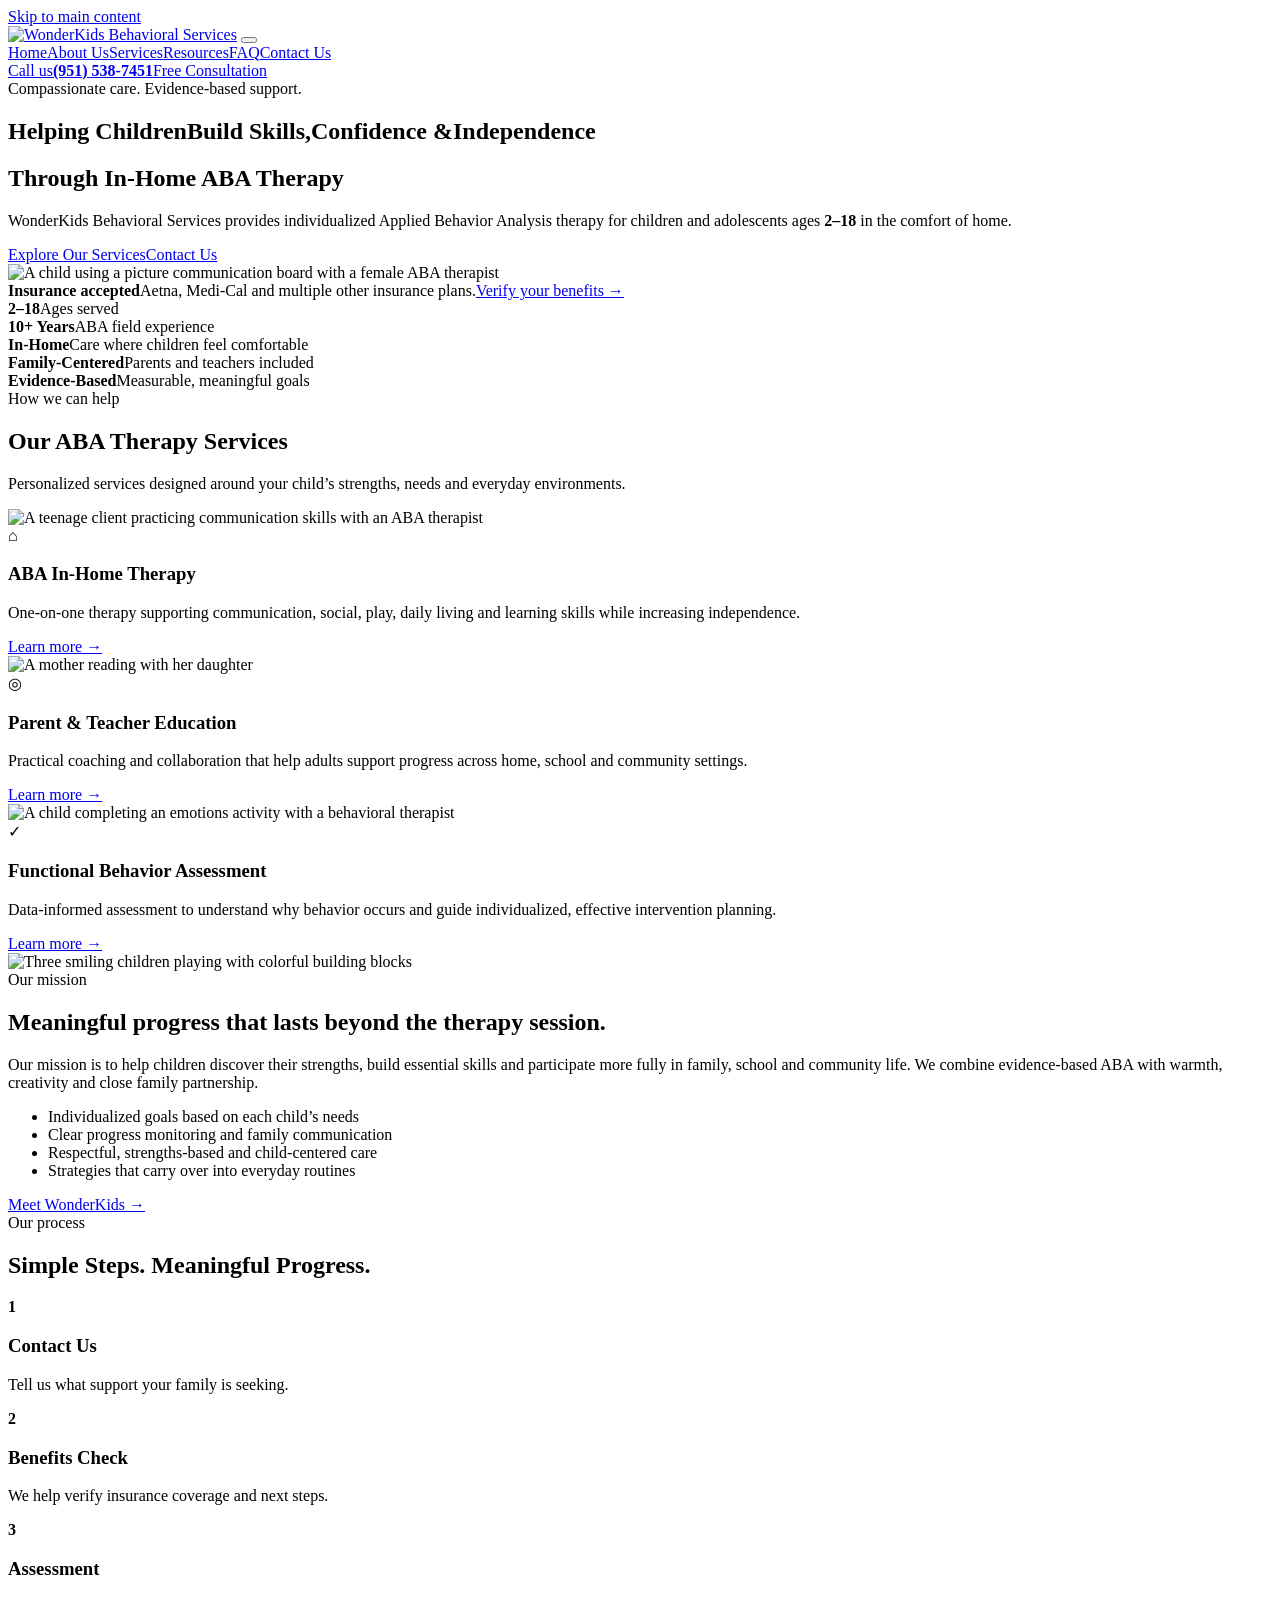
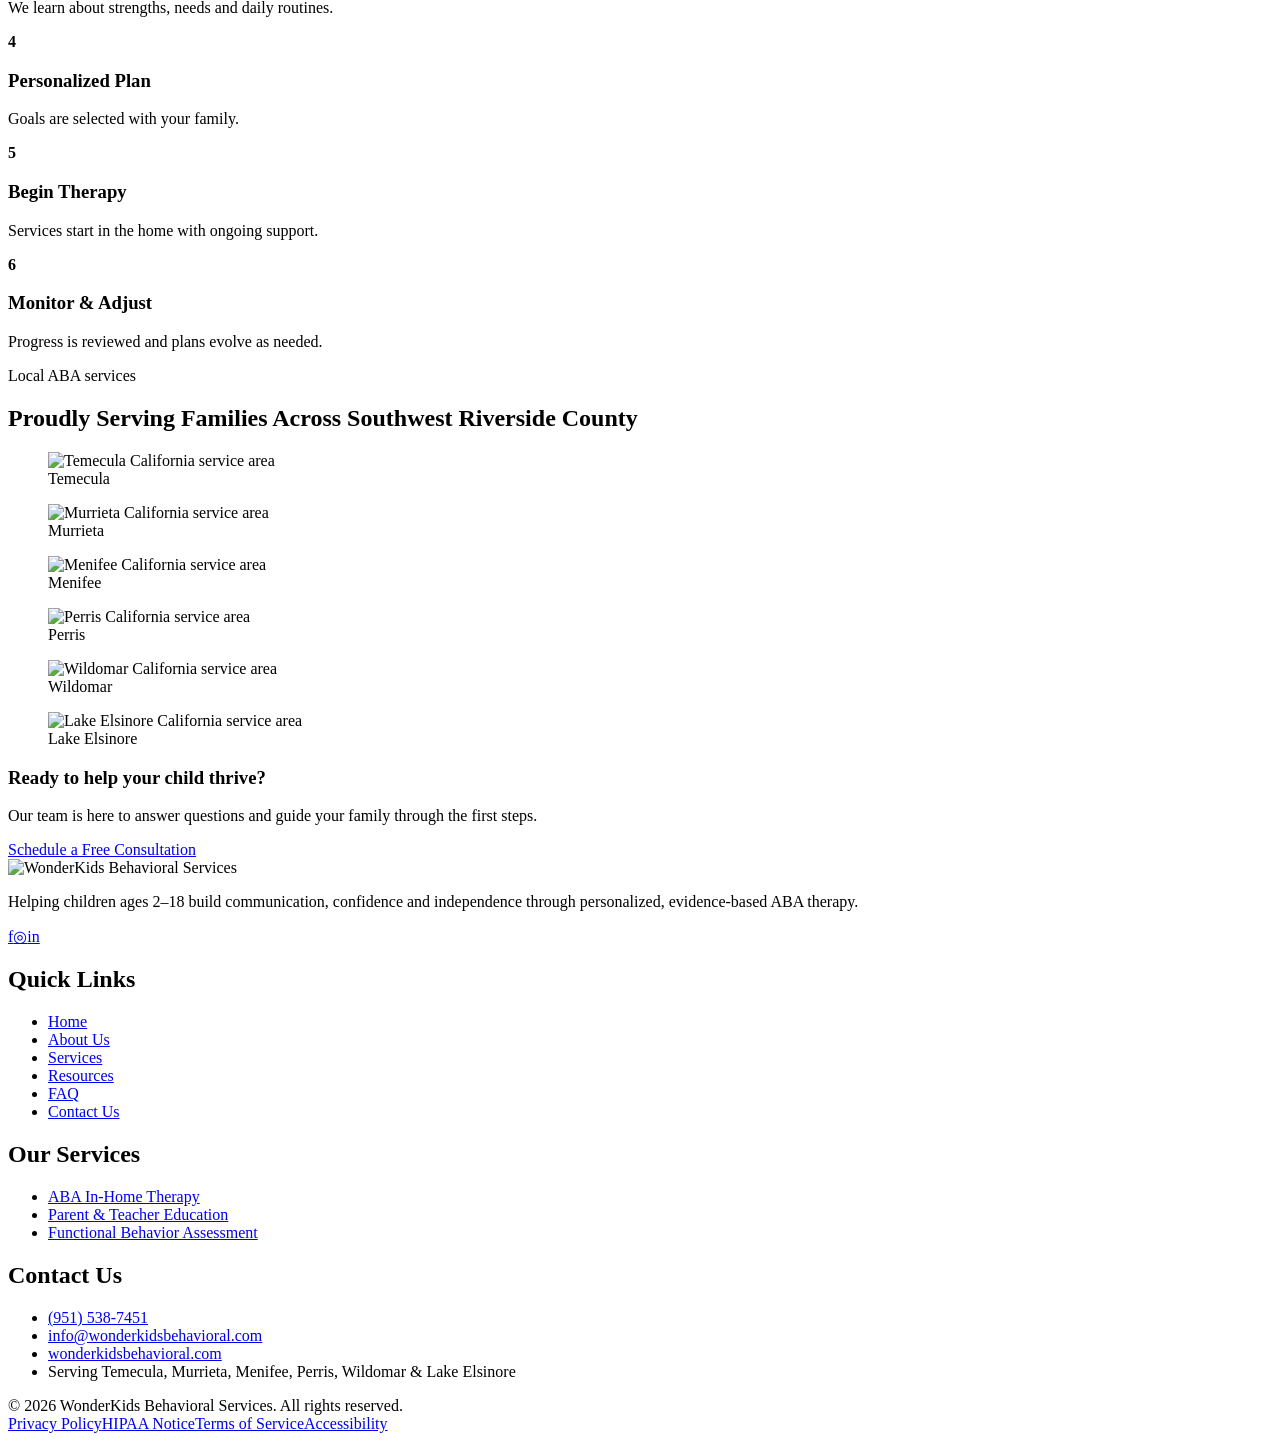
==== index.html @ d4c8bda3 "Add files via upload" ====
<!doctype html>
<html lang="en">
<head>
<meta charset="utf-8">
<meta name="viewport" content="width=device-width,initial-scale=1">
<title>In-Home ABA Therapy in Temecula &amp; Southwest Riverside County | WonderKids</title>
<meta name="description" content="WonderKids Behavioral Services provides in-home ABA therapy, parent and teacher training, and Functional Behavior Assessments for ages 2–18 in Temecula, Murrieta, Menifee, Perris, Wildomar and Lake Elsinore.">
<meta name="robots" content="index,follow,max-image-preview:large">
<link rel="canonical" href="https://wonderkidsbehavioral.com/">
<meta property="og:type" content="website">
<meta property="og:title" content="In-Home ABA Therapy in Temecula &amp; Southwest Riverside County | WonderKids">
<meta property="og:description" content="WonderKids Behavioral Services provides in-home ABA therapy, parent and teacher training, and Functional Behavior Assessments for ages 2–18 in Temecula, Murrieta, Menifee, Perris, Wildomar and Lake Elsinore.">
<meta property="og:url" content="https://wonderkidsbehavioral.com/">
<meta property="og:image" content="https://wonderkidsbehavioral.com/assets/hero-pecs.png?v=20260713-2">
<meta name="twitter:card" content="summary_large_image">
<link rel="icon" href="assets/logo.png?v=20260712">
<link rel="stylesheet" href="assets/style.css">
<script defer src="assets/site.js"></script>
<script type="application/ld+json">{
"@context":"https://schema.org","@type":"MedicalBusiness","name":"WonderKids Behavioral Services","url":"https://wonderkidsbehavioral.com","telephone":"+1-951-538-7451","email":"info@wonderkidsbehavioral.com","image":"https://wonderkidsbehavioral.com/assets/logo.png?v=20260712","description":"In-home Applied Behavior Analysis therapy for children and adolescents ages 2 to 18 in Southwest Riverside County.","areaServed":["Temecula","Murrieta","Menifee","Perris","Wildomar","Lake Elsinore"],"medicalSpecialty":"Behavioral Therapy","priceRange":"Insurance and self-pay options vary"}</script>
</head><body>
<a class="skip-link" href="#main">Skip to main content</a>
<header class="site-header">
  <div class="shell header-inner">
    <a class="brand" href="index.html" aria-label="WonderKids Behavioral Services home"><img src="assets/logo.png?v=20260712" alt="WonderKids Behavioral Services"></a>
    <button class="menu-toggle" aria-expanded="false" aria-controls="main-nav" aria-label="Open navigation"><span></span><span></span><span></span></button>
    <nav id="main-nav" class="main-nav" aria-label="Primary navigation"><a class="nav-link active" href="index.html">Home</a><a class="nav-link " href="about.html">About Us</a><a class="nav-link " href="services.html">Services</a><a class="nav-link " href="resources.html">Resources</a><a class="nav-link " href="faq.html">FAQ</a><a class="nav-link " href="contact.html">Contact Us</a></nav>
    <div class="header-cta"><a class="phone-pill" href="tel:+19515387451"><span>Call us</span><strong>(951) 538-7451</strong></a><a class="btn btn-pink" href="contact.html">Free Consultation</a></div>
  </div>
</header><main id="main">
<section class="hero section-pad">
  <div class="shell hero-grid">
    <div class="hero-copy reveal"><div class="eyebrow">Compassionate care. Evidence-based support.</div><h1 class="color-headline"><span class="headline-blue">Helping Children</span><span class="headline-green">Build Skills,</span><span class="headline-pink">Confidence &amp;</span><span class="headline-orange">Independence</span></h1><h2>Through In-Home ABA Therapy</h2><p>WonderKids Behavioral Services provides individualized Applied Behavior Analysis therapy for children and adolescents ages <strong>2–18</strong> in the comfort of home.</p><div class="button-row"><a class="btn btn-blue" href="services.html">Explore Our Services</a><a class="btn btn-outline" href="contact.html">Contact Us</a></div></div>
    <div class="hero-media reveal"><img src="assets/hero-pecs.png?v=20260713-2" alt="A child using a picture communication board with a female ABA therapist"><div class="insurance-card"><strong>Insurance accepted</strong><span>Aetna, Medi-Cal and multiple other insurance plans.</span><a href="contact.html">Verify your benefits →</a></div></div>
  </div>
  <div class="shell trust-strip"><div><b>2–18</b><span>Ages served</span></div><div><b>10+ Years</b><span>ABA field experience</span></div><div><b>In-Home</b><span>Care where children feel comfortable</span></div><div><b>Family-Centered</b><span>Parents and teachers included</span></div><div><b>Evidence-Based</b><span>Measurable, meaningful goals</span></div></div>
</section>
<section class="section-pad pale"><div class="shell"><div class="section-heading"><span>How we can help</span><h2>Our ABA Therapy Services</h2><p>Personalized services designed around your child’s strengths, needs and everyday environments.</p></div><div class="cards three">
<article class="service-card green reveal"><img src="assets/service-home-teenager.png?v=20260713" alt="A teenage client practicing communication skills with an ABA therapist"><div><span class="icon-badge">⌂</span><h3>ABA In-Home Therapy</h3><p>One-on-one therapy supporting communication, social, play, daily living and learning skills while increasing independence.</p><a href="services.html#in-home">Learn more →</a></div></article>
<article class="service-card blue reveal"><img src="assets/parent-teacher-blonde.png?v=20260713" alt="A mother reading with her daughter"><div><span class="icon-badge">◎</span><h3>Parent &amp; Teacher Education</h3><p>Practical coaching and collaboration that help adults support progress across home, school and community settings.</p><a href="services.html#training">Learn more →</a></div></article>
<article class="service-card purple reveal"><img src="assets/fba-green.png?v=20260713" alt="A child completing an emotions activity with a behavioral therapist"><div><span class="icon-badge">✓</span><h3>Functional Behavior Assessment</h3><p>Data-informed assessment to understand why behavior occurs and guide individualized, effective intervention planning.</p><a href="services.html#fba">Learn more →</a></div></article>
</div></div></section>
<section class="section-pad"><div class="shell split"><div class="photo-card reveal"><img src="assets/mission-smiling-children.png?v=20260713" alt="Three smiling children playing with colorful building blocks"></div><div class="copy-block reveal"><span class="eyebrow">Our mission</span><h2>Meaningful progress that lasts beyond the therapy session.</h2><p>Our mission is to help children discover their strengths, build essential skills and participate more fully in family, school and community life. We combine evidence-based ABA with warmth, creativity and close family partnership.</p><ul class="check-list"><li>Individualized goals based on each child’s needs</li><li>Clear progress monitoring and family communication</li><li>Respectful, strengths-based and child-centered care</li><li>Strategies that carry over into everyday routines</li></ul><a class="text-link" href="about.html">Meet WonderKids →</a></div></div></section>
<section class="section-pad sky"><div class="shell"><div class="section-heading"><span>Our process</span><h2>Simple Steps. Meaningful Progress.</h2></div><div class="process-grid"><div><b>1</b><h3>Contact Us</h3><p>Tell us what support your family is seeking.</p></div><div><b>2</b><h3>Benefits Check</h3><p>We help verify insurance coverage and next steps.</p></div><div><b>3</b><h3>Assessment</h3><p>We learn about strengths, needs and daily routines.</p></div><div><b>4</b><h3>Personalized Plan</h3><p>Goals are selected with your family.</p></div><div><b>5</b><h3>Begin Therapy</h3><p>Services start in the home with ongoing support.</p></div><div><b>6</b><h3>Monitor &amp; Adjust</h3><p>Progress is reviewed and plans evolve as needed.</p></div></div></div></section>
<section class="section-pad"><div class="shell local-grid"><div><span class="eyebrow">Local ABA services</span><h2>Proudly Serving Families Across Southwest Riverside County</h2><div class="city-photo-grid">
<figure><img src="assets/temecula.jpg" alt="Temecula California service area"><figcaption>Temecula</figcaption></figure>
<figure><img src="assets/murrieta.jpg" alt="Murrieta California service area"><figcaption>Murrieta</figcaption></figure>
<figure><img src="assets/menifee.jpg" alt="Menifee California service area"><figcaption>Menifee</figcaption></figure>
<figure><img src="assets/perris.jpg" alt="Perris California service area"><figcaption>Perris</figcaption></figure>
<figure><img src="assets/wildomar.jpg" alt="Wildomar California service area"><figcaption>Wildomar</figcaption></figure>
<figure><img src="assets/lake-elsinore.jpg" alt="Lake Elsinore California service area"><figcaption>Lake Elsinore</figcaption></figure>
</div></div><div class="cta-card"><h3>Ready to help your child thrive?</h3><p>Our team is here to answer questions and guide your family through the first steps.</p><a class="btn btn-pink" href="contact.html">Schedule a Free Consultation</a></div></div></section>
</main><footer class="site-footer">
<div class="footer-wave" aria-hidden="true"></div>
<div class="shell footer-grid">
  <div class="footer-brand"><img src="assets/logo.png?v=20260712" alt="WonderKids Behavioral Services"><p>Helping children ages 2–18 build communication, confidence and independence through personalized, evidence-based ABA therapy.</p><div class="socials"><a href="#" aria-label="Facebook">f</a><a href="#" aria-label="Instagram">◎</a><a href="#" aria-label="LinkedIn">in</a></div></div>
  <div><h2>Quick Links</h2><ul><li><a href="index.html">Home</a></li><li><a href="about.html">About Us</a></li><li><a href="services.html">Services</a></li><li><a href="resources.html">Resources</a></li><li><a href="faq.html">FAQ</a></li><li><a href="contact.html">Contact Us</a></li></ul></div>
  <div><h2>Our Services</h2><ul><li><a href="services.html#in-home">ABA In-Home Therapy</a></li><li><a href="services.html#training">Parent &amp; Teacher Education</a></li><li><a href="services.html#fba">Functional Behavior Assessment</a></li></ul></div>
  <div><h2>Contact Us</h2><ul class="contact-list"><li><a href="tel:+19515387451">(951) 538-7451</a></li><li><a href="mailto:info@wonderkidsbehavioral.com">info@wonderkidsbehavioral.com</a></li><li><a href="https://wonderkidsbehavioral.com">wonderkidsbehavioral.com</a></li><li>Serving Temecula, Murrieta, Menifee, Perris, Wildomar &amp; Lake Elsinore</li></ul></div>
</div>
<div class="footer-bottom"><div class="shell"><span>© 2026 WonderKids Behavioral Services. All rights reserved.</span><div><a href="privacy.html">Privacy Policy</a><a href="hipaa.html">HIPAA Notice</a><a href="terms.html">Terms of Service</a><a href="accessibility.html">Accessibility</a></div></div></div>
</footer>
</body></html>
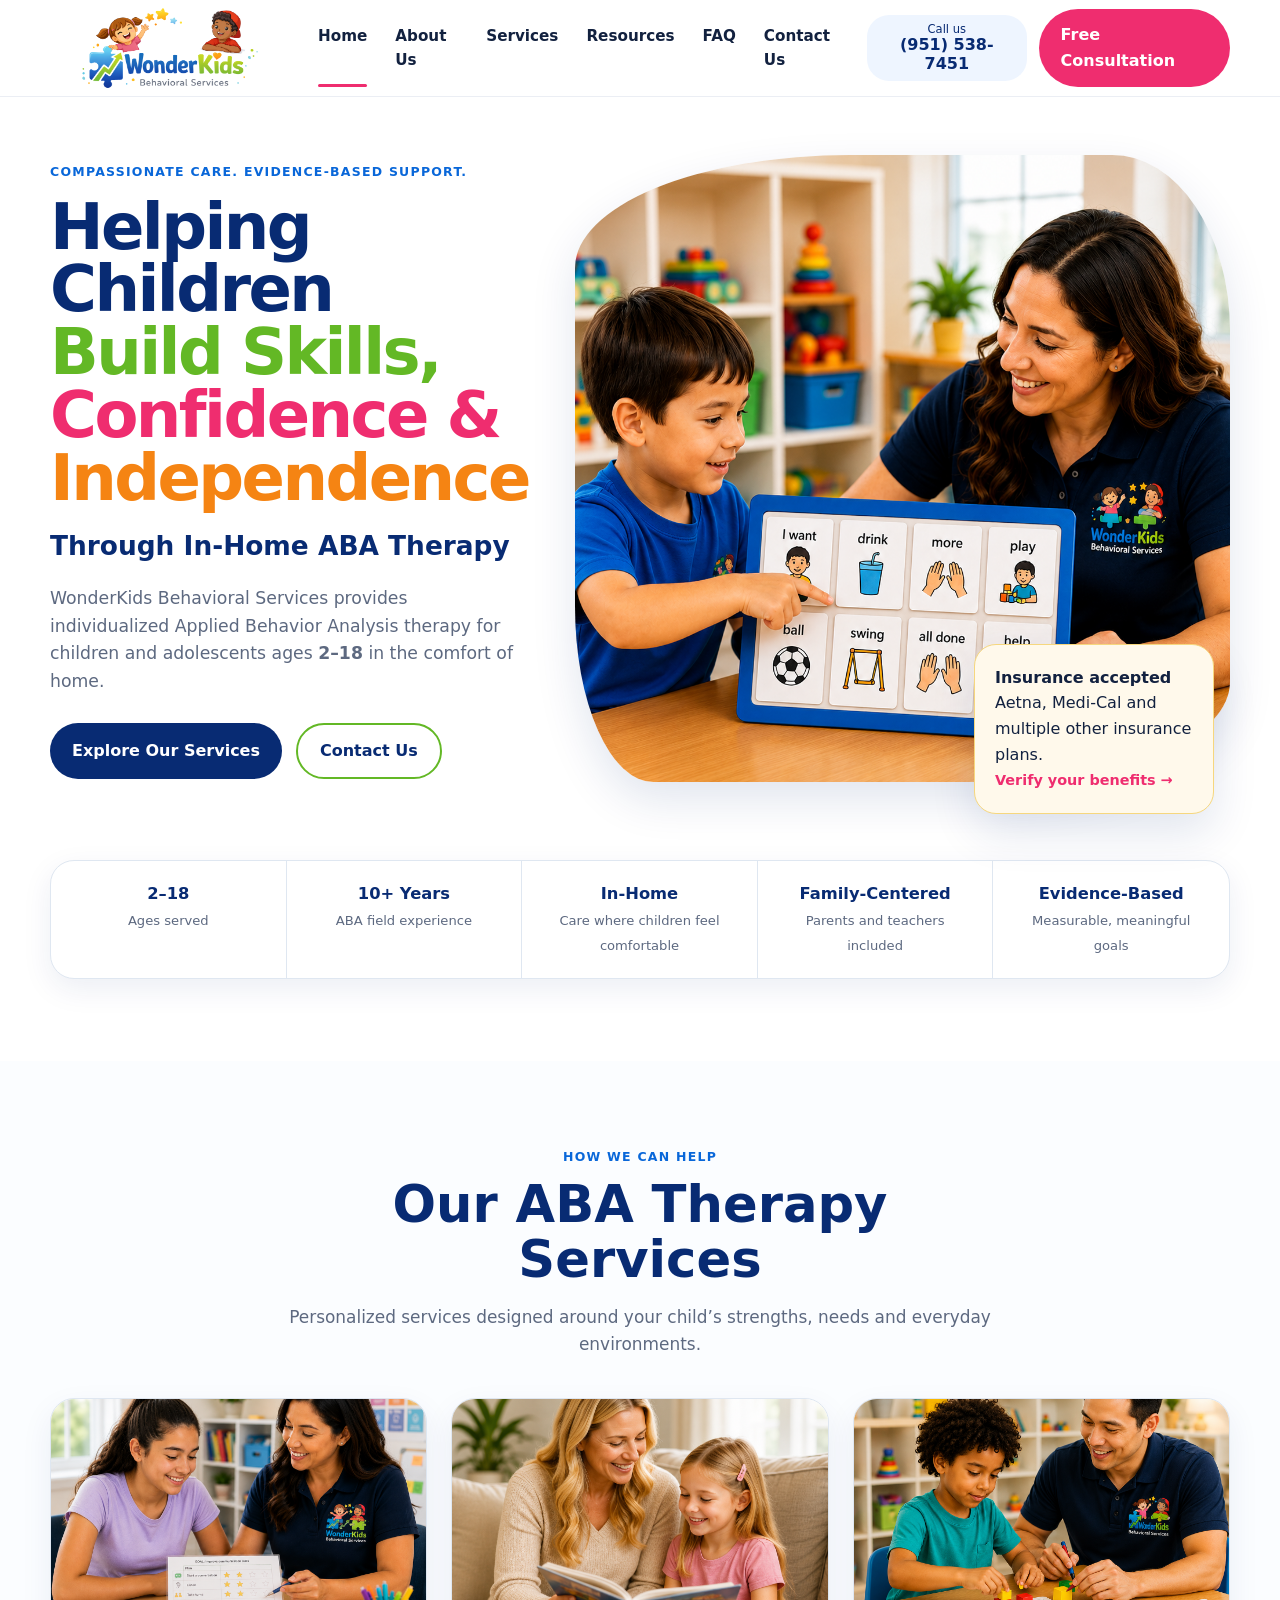
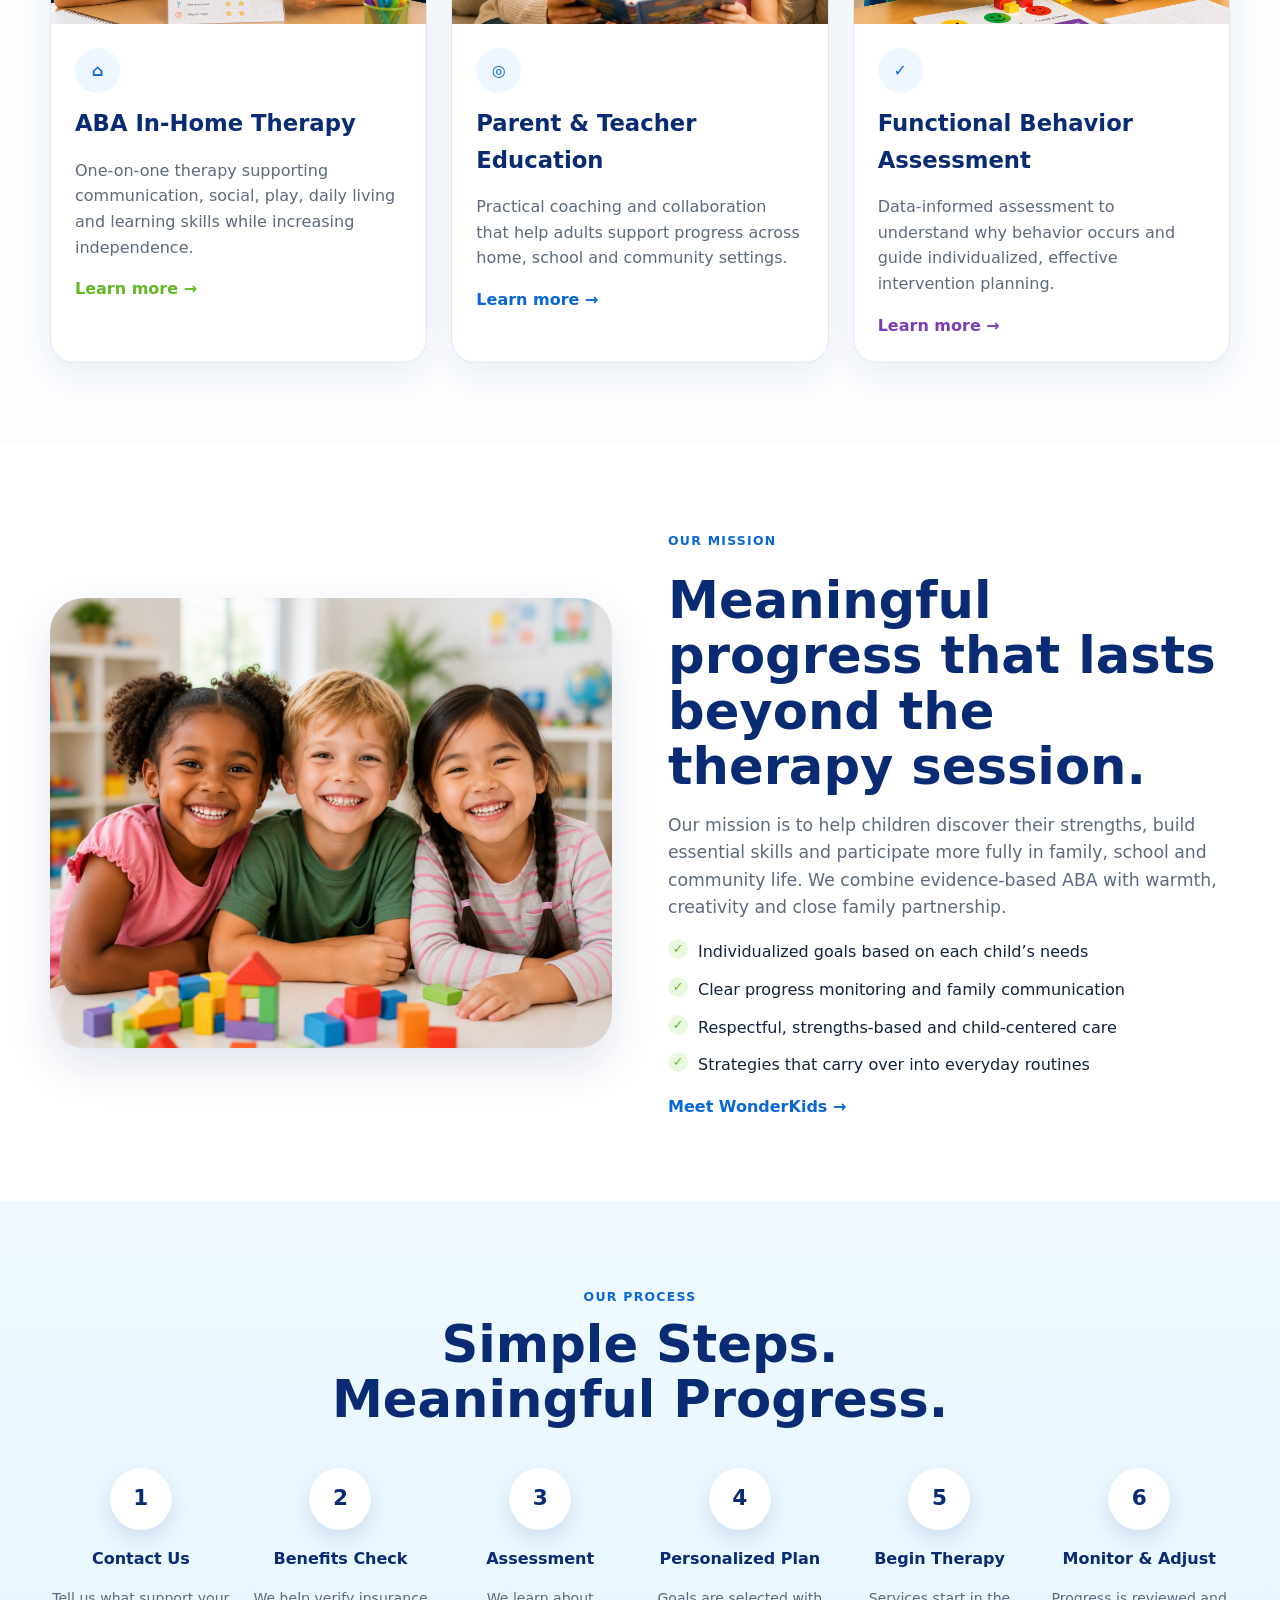
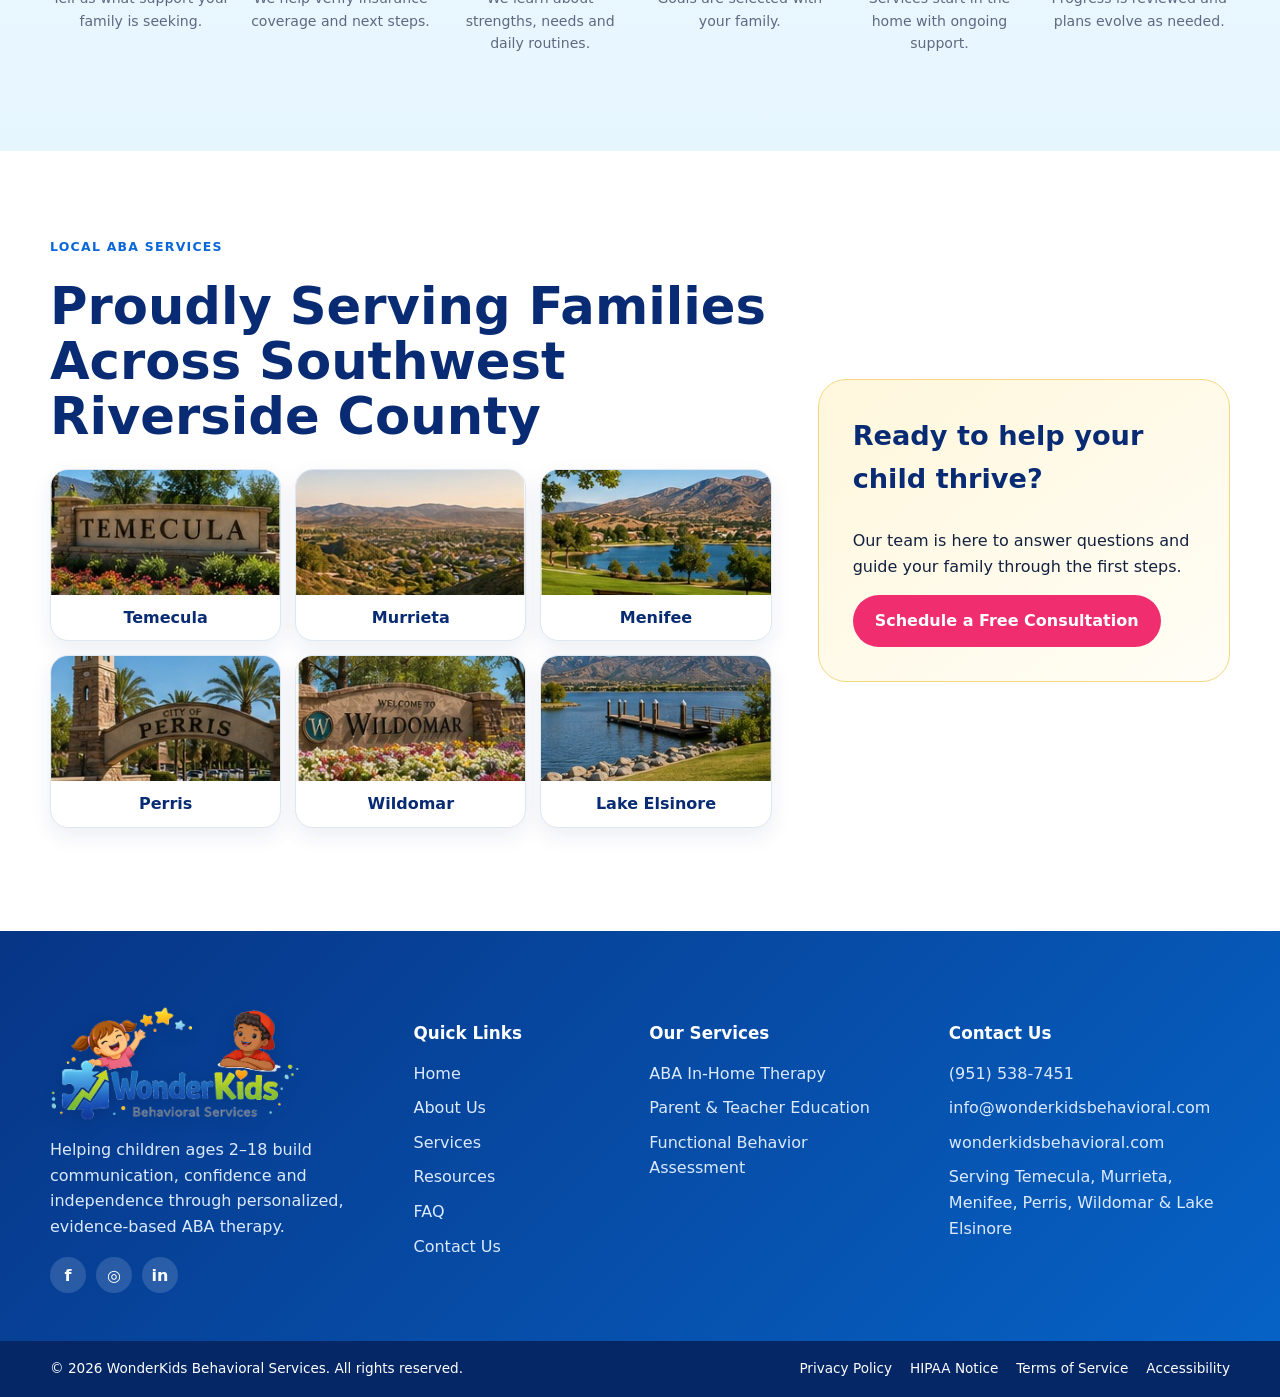
==== commit 12c500a5: "Update index.html" ====
--- a/index.html
+++ b/index.html
@@ -11,7 +11,7 @@
 <meta property="og:title" content="In-Home ABA Therapy in Temecula &amp; Southwest Riverside County | WonderKids">
 <meta property="og:description" content="WonderKids Behavioral Services provides in-home ABA therapy, parent and teacher training, and Functional Behavior Assessments for ages 2–18 in Temecula, Murrieta, Menifee, Perris, Wildomar and Lake Elsinore.">
 <meta property="og:url" content="https://wonderkidsbehavioral.com/">
-<meta property="og:image" content="https://wonderkidsbehavioral.com/assets/hero-pecs.png?v=20260713-2">
+<meta property="og:image" content="https://wonderkidsbehavioral.com/assets/blonde34.png?v=20260713-2">
 <meta name="twitter:card" content="summary_large_image">
 <link rel="icon" href="assets/logo.png?v=20260712">
 <link rel="stylesheet" href="assets/style.css">
@@ -31,16 +31,16 @@
 <section class="hero section-pad">
   <div class="shell hero-grid">
     <div class="hero-copy reveal"><div class="eyebrow">Compassionate care. Evidence-based support.</div><h1 class="color-headline"><span class="headline-blue">Helping Children</span><span class="headline-green">Build Skills,</span><span class="headline-pink">Confidence &amp;</span><span class="headline-orange">Independence</span></h1><h2>Through In-Home ABA Therapy</h2><p>WonderKids Behavioral Services provides individualized Applied Behavior Analysis therapy for children and adolescents ages <strong>2–18</strong> in the comfort of home.</p><div class="button-row"><a class="btn btn-blue" href="services.html">Explore Our Services</a><a class="btn btn-outline" href="contact.html">Contact Us</a></div></div>
-    <div class="hero-media reveal"><img src="assets/hero-pecs.png?v=20260713-2" alt="A child using a picture communication board with a female ABA therapist"><div class="insurance-card"><strong>Insurance accepted</strong><span>Aetna, Medi-Cal and multiple other insurance plans.</span><a href="contact.html">Verify your benefits →</a></div></div>
+    <div class="hero-media reveal"><img src="assets/blonde34.png?v=20260713-2" alt="A child using a picture communication board with a female ABA therapist"><div class="insurance-card"><strong>Insurance accepted</strong><span>Aetna, Medi-Cal and multiple other insurance plans.</span><a href="contact.html">Verify your benefits →</a></div></div>
   </div>
   <div class="shell trust-strip"><div><b>2–18</b><span>Ages served</span></div><div><b>10+ Years</b><span>ABA field experience</span></div><div><b>In-Home</b><span>Care where children feel comfortable</span></div><div><b>Family-Centered</b><span>Parents and teachers included</span></div><div><b>Evidence-Based</b><span>Measurable, meaningful goals</span></div></div>
 </section>
 <section class="section-pad pale"><div class="shell"><div class="section-heading"><span>How we can help</span><h2>Our ABA Therapy Services</h2><p>Personalized services designed around your child’s strengths, needs and everyday environments.</p></div><div class="cards three">
-<article class="service-card green reveal"><img src="assets/service-home-teenager.png?v=20260713" alt="A teenage client practicing communication skills with an ABA therapist"><div><span class="icon-badge">⌂</span><h3>ABA In-Home Therapy</h3><p>One-on-one therapy supporting communication, social, play, daily living and learning skills while increasing independence.</p><a href="services.html#in-home">Learn more →</a></div></article>
-<article class="service-card blue reveal"><img src="assets/parent-teacher-blonde.png?v=20260713" alt="A mother reading with her daughter"><div><span class="icon-badge">◎</span><h3>Parent &amp; Teacher Education</h3><p>Practical coaching and collaboration that help adults support progress across home, school and community settings.</p><a href="services.html#training">Learn more →</a></div></article>
-<article class="service-card purple reveal"><img src="assets/fba-green.png?v=20260713" alt="A child completing an emotions activity with a behavioral therapist"><div><span class="icon-badge">✓</span><h3>Functional Behavior Assessment</h3><p>Data-informed assessment to understand why behavior occurs and guide individualized, effective intervention planning.</p><a href="services.html#fba">Learn more →</a></div></article>
+<article class="service-card green reveal"><img src="assets/teenager.png?v=20260713" alt="A teenage client practicing communication skills with an ABA therapist"><div><span class="icon-badge">⌂</span><h3>ABA In-Home Therapy</h3><p>One-on-one therapy supporting communication, social, play, daily living and learning skills while increasing independence.</p><a href="services.html#in-home">Learn more →</a></div></article>
+<article class="service-card blue reveal"><img src="assets/blonde.png?v=20260713" alt="A mother reading with her daughter"><div><span class="icon-badge">◎</span><h3>Parent &amp; Teacher Education</h3><p>Practical coaching and collaboration that help adults support progress across home, school and community settings.</p><a href="services.html#training">Learn more →</a></div></article>
+<article class="service-card purple reveal"><img src="assets/green.png?v=20260713" alt="A child completing an emotions activity with a behavioral therapist"><div><span class="icon-badge">✓</span><h3>Functional Behavior Assessment</h3><p>Data-informed assessment to understand why behavior occurs and guide individualized, effective intervention planning.</p><a href="services.html#fba">Learn more →</a></div></article>
 </div></div></section>
-<section class="section-pad"><div class="shell split"><div class="photo-card reveal"><img src="assets/mission-smiling-children.png?v=20260713" alt="Three smiling children playing with colorful building blocks"></div><div class="copy-block reveal"><span class="eyebrow">Our mission</span><h2>Meaningful progress that lasts beyond the therapy session.</h2><p>Our mission is to help children discover their strengths, build essential skills and participate more fully in family, school and community life. We combine evidence-based ABA with warmth, creativity and close family partnership.</p><ul class="check-list"><li>Individualized goals based on each child’s needs</li><li>Clear progress monitoring and family communication</li><li>Respectful, strengths-based and child-centered care</li><li>Strategies that carry over into everyday routines</li></ul><a class="text-link" href="about.html">Meet WonderKids →</a></div></div></section>
+<section class="section-pad"><div class="shell split"><div class="photo-card reveal"><img src="assets/smiling.png?v=20260713" alt="Three smiling children playing with colorful building blocks"></div><div class="copy-block reveal"><span class="eyebrow">Our mission</span><h2>Meaningful progress that lasts beyond the therapy session.</h2><p>Our mission is to help children discover their strengths, build essential skills and participate more fully in family, school and community life. We combine evidence-based ABA with warmth, creativity and close family partnership.</p><ul class="check-list"><li>Individualized goals based on each child’s needs</li><li>Clear progress monitoring and family communication</li><li>Respectful, strengths-based and child-centered care</li><li>Strategies that carry over into everyday routines</li></ul><a class="text-link" href="about.html">Meet WonderKids →</a></div></div></section>
 <section class="section-pad sky"><div class="shell"><div class="section-heading"><span>Our process</span><h2>Simple Steps. Meaningful Progress.</h2></div><div class="process-grid"><div><b>1</b><h3>Contact Us</h3><p>Tell us what support your family is seeking.</p></div><div><b>2</b><h3>Benefits Check</h3><p>We help verify insurance coverage and next steps.</p></div><div><b>3</b><h3>Assessment</h3><p>We learn about strengths, needs and daily routines.</p></div><div><b>4</b><h3>Personalized Plan</h3><p>Goals are selected with your family.</p></div><div><b>5</b><h3>Begin Therapy</h3><p>Services start in the home with ongoing support.</p></div><div><b>6</b><h3>Monitor &amp; Adjust</h3><p>Progress is reviewed and plans evolve as needed.</p></div></div></div></section>
 <section class="section-pad"><div class="shell local-grid"><div><span class="eyebrow">Local ABA services</span><h2>Proudly Serving Families Across Southwest Riverside County</h2><div class="city-photo-grid">
 <figure><img src="assets/temecula.jpg" alt="Temecula California service area"><figcaption>Temecula</figcaption></figure>
--- a/assets/style.css
+++ b/assets/style.css
@@ -0,0 +1,4 @@
+
+:root{--navy:#082b73;--blue:#0967d9;--sky:#eaf7ff;--pink:#ef2d6f;--green:#63b825;--orange:#f58413;--purple:#7a3db9;--ink:#12213f;--muted:#5d6980;--line:#dfe7f1;--white:#fff;--radius:28px;--shadow:0 18px 45px rgba(8,43,115,.12)}*{box-sizing:border-box}html{scroll-behavior:smooth}body{margin:0;font-family:Inter,ui-sans-serif,system-ui,-apple-system,BlinkMacSystemFont,"Segoe UI",sans-serif;color:var(--ink);background:white;line-height:1.6}img{max-width:100%;display:block}a{color:inherit}.shell{width:min(1180px,calc(100% - 40px));margin:auto}.skip-link{position:absolute;left:-9999px}.skip-link:focus{left:16px;top:16px;z-index:1000;background:white;padding:12px 16px;border-radius:10px}.site-header{position:sticky;top:0;z-index:50;background:rgba(255,255,255,.95);backdrop-filter:blur(14px);border-bottom:1px solid rgba(8,43,115,.08)}.header-inner{height:96px;display:flex;align-items:center;gap:28px}.brand img{width:255px;max-height:82px;object-fit:contain;display:block}.main-nav{display:flex;gap:28px;margin-left:auto}.nav-link{text-decoration:none;font-weight:800;font-size:.95rem;position:relative;padding:35px 0}.nav-link:after{content:"";position:absolute;left:0;right:100%;bottom:20px;height:3px;background:var(--pink);border-radius:99px;transition:.2s}.nav-link:hover:after,.nav-link.active:after{right:0}.header-cta{display:flex;align-items:center;gap:12px}.phone-pill{background:#eef5ff;padding:8px 16px;border-radius:22px;text-decoration:none;text-align:center;color:var(--navy);line-height:1.15}.phone-pill span{display:block;font-size:.72rem}.btn{display:inline-flex;align-items:center;justify-content:center;padding:13px 22px;border-radius:999px;text-decoration:none;font-weight:900;border:0;cursor:pointer;transition:.2s transform,.2s box-shadow}.btn:hover{transform:translateY(-2px);box-shadow:0 10px 24px rgba(8,43,115,.16)}.btn-blue{background:var(--navy);color:white}.btn-pink{background:var(--pink);color:white}.btn-outline{border:2px solid var(--green);color:var(--navy);background:white}.menu-toggle{display:none;background:none;border:0}.menu-toggle span{display:block;width:28px;height:3px;background:var(--navy);margin:5px;border-radius:10px}.section-pad{padding:82px 0}.pale{background:#fbfdff}.sky{background:linear-gradient(180deg,#eff9ff,#e6f6ff)}.hero{overflow:hidden;padding-top:58px}.hero-grid{display:grid;grid-template-columns:.88fr 1.35fr;gap:46px;align-items:center}.eyebrow{display:inline-block;color:var(--blue);font-weight:900;text-transform:uppercase;letter-spacing:.1em;font-size:.78rem;margin-bottom:14px}.hero h1,.page-hero h1{font-size:clamp(2.8rem,5vw,5.25rem);line-height:.98;margin:0 0 16px;color:var(--navy);letter-spacing:-.04em}.color-headline span{display:block;background:none!important;-webkit-background-clip:initial!important}.headline-blue{color:var(--navy)!important}.headline-green{color:var(--green)!important}.headline-pink{color:var(--pink)!important}.headline-orange{color:var(--orange)!important}.hero h2{font-size:1.65rem;margin:0 0 14px;color:var(--navy)}.hero-copy p,.page-hero p,.copy-block p{font-size:1.08rem;color:var(--muted)}.button-row{display:flex;gap:14px;margin-top:28px;flex-wrap:wrap}.hero-media{position:relative}.hero-media>img{border-radius:42% 18% 34% 12% / 18% 28% 16% 28%;box-shadow:var(--shadow);width:100%}.insurance-card{position:absolute;right:16px;bottom:-32px;width:240px;padding:20px;background:#fff9eb;border:1px solid #f6d77e;border-radius:22px;box-shadow:var(--shadow)}.insurance-card strong,.insurance-card span{display:block}.insurance-card a{color:var(--pink);font-weight:800;text-decoration:none;font-size:.9rem}.trust-strip{margin-top:78px;display:grid;grid-template-columns:repeat(5,1fr);border:1px solid var(--line);border-radius:24px;background:white;box-shadow:0 10px 30px rgba(8,43,115,.08);overflow:hidden}.trust-strip div{padding:20px;text-align:center;border-right:1px solid var(--line)}.trust-strip div:last-child{border-right:0}.trust-strip b{display:block;color:var(--navy);font-size:1.02rem}.trust-strip span{font-size:.82rem;color:var(--muted)}.section-heading{text-align:center;max-width:720px;margin:0 auto 40px}.section-heading span{color:var(--blue);font-weight:900;text-transform:uppercase;font-size:.78rem;letter-spacing:.1em}.section-heading h2,.copy-block h2,.local-grid h2,.service-detail h2{font-size:clamp(2.1rem,4vw,3.5rem);line-height:1.08;color:var(--navy);margin:8px 0 14px}.section-heading p{color:var(--muted);font-size:1.06rem}.cards{display:grid;gap:24px}.cards.three{grid-template-columns:repeat(3,1fr)}.cards.four{grid-template-columns:repeat(4,1fr)}.service-card{background:white;border:1px solid var(--line);border-radius:24px;overflow:hidden;box-shadow:0 12px 32px rgba(8,43,115,.07)}.service-card>img{width:100%;height:225px;object-fit:cover}.service-card>div{padding:24px}.service-card h3{font-size:1.42rem;color:var(--navy);margin:0 0 10px}.service-card p{color:var(--muted)}.service-card a{font-weight:900;text-decoration:none}.green a{color:var(--green)}.blue a{color:var(--blue)}.purple a{color:var(--purple)}.icon-badge{display:inline-grid;place-items:center;width:45px;height:45px;border-radius:50%;background:#eef6ff;color:var(--blue);font-weight:900;margin-bottom:12px}.split{display:grid;grid-template-columns:1fr 1fr;gap:56px;align-items:center}.photo-card img{border-radius:34px;box-shadow:var(--shadow);width:100%;min-height:360px;object-fit:cover}.check-list{padding:0;list-style:none}.check-list li{position:relative;padding-left:30px;margin:12px 0}.check-list li:before{content:"✓";position:absolute;left:0;top:0;width:20px;height:20px;border-radius:50%;background:#e9f8df;color:var(--green);display:grid;place-items:center;font-weight:900;font-size:.8rem}.text-link{font-weight:900;color:var(--blue);text-decoration:none}.process-grid{display:grid;grid-template-columns:repeat(6,1fr);gap:18px}.process-grid>div{text-align:center}.process-grid b{display:grid;place-items:center;margin:0 auto 14px;width:62px;height:62px;border-radius:50%;background:white;color:var(--navy);font-size:1.35rem;box-shadow:0 8px 20px rgba(8,43,115,.12)}.process-grid h3{font-size:1rem;color:var(--navy)}.process-grid p{font-size:.88rem;color:var(--muted)}.local-grid{display:grid;grid-template-columns:1.4fr .8fr;gap:46px;align-items:center}.city-chips{display:flex;flex-wrap:wrap;gap:10px;margin-top:20px}.city-chips span{background:#eff7ff;border:1px solid #d6e9ff;color:var(--navy);padding:10px 15px;border-radius:999px;font-weight:800}.cta-card{background:linear-gradient(145deg,#fff7dc,#fffdf6);border:1px solid #f5d781;padding:34px;border-radius:28px}.cta-card h3{font-size:1.7rem;color:var(--navy);margin-top:0}.page-hero{background:linear-gradient(180deg,#f5fbff,#fff);padding:58px 0}.page-hero-grid{display:grid;grid-template-columns:1fr 1fr;gap:50px;align-items:center}.page-hero-grid img{border-radius:36px;max-height:360px;width:100%;object-fit:cover}.page-hero h1{font-size:clamp(2.8rem,5vw,4.7rem)}.stats-panel{display:grid;grid-template-columns:1fr 1fr;gap:16px}.stats-panel div{background:#f4f9ff;border:1px solid #dbeaff;padding:28px;border-radius:22px}.stats-panel b{display:block;font-size:2.2rem;color:var(--blue)}.stats-panel span{color:var(--muted)}.mini-card{padding:28px;border-radius:22px;background:white;border:1px solid var(--line);box-shadow:0 10px 28px rgba(8,43,115,.06)}.mini-card h3{color:var(--navy);font-size:1.3rem}.mini-card p{color:var(--muted)}.service-detail{display:grid;grid-template-columns:.92fr 1.08fr;gap:56px;align-items:center}.service-detail.reverse img{order:2}.service-detail img{border-radius:30px;box-shadow:var(--shadow);width:100%;max-height:460px;object-fit:cover}.service-detail h3{color:var(--navy)}.faq-layout{display:grid;grid-template-columns:320px 1fr;gap:36px;align-items:start}.question-card{position:sticky;top:125px;background:linear-gradient(160deg,#f5edff,#fff);border:1px solid #e9dcff;border-radius:28px;padding:28px}.question-card h2{color:var(--navy);font-size:1.8rem}.question-card>a:not(.btn){display:block;margin:10px 0;color:var(--purple);font-weight:800;word-break:break-word}.question-card .btn{margin-top:18px}.faq-list{display:grid;gap:12px}.faq-item{border:1px solid var(--line);border-radius:18px;background:white;overflow:hidden}.faq-item summary{padding:20px 24px;font-weight:900;color:var(--navy);cursor:pointer;list-style:none;position:relative}.faq-item summary:after{content:"+";position:absolute;right:22px;font-size:1.3rem;color:var(--blue)}.faq-item[open] summary:after{content:"–"}.faq-item div{padding:0 24px 22px;color:var(--muted)}.resource-grid{display:grid;grid-template-columns:repeat(3,1fr);gap:24px}.resource-grid article{padding:30px;border:1px solid var(--line);border-radius:24px;background:white;box-shadow:0 10px 28px rgba(8,43,115,.06)}.resource-grid span{color:var(--pink);font-weight:900;text-transform:uppercase;font-size:.75rem;letter-spacing:.08em}.resource-grid h2{color:var(--navy);font-size:1.4rem}.resource-grid p{color:var(--muted)}.resource-grid a{font-weight:900;color:var(--blue);text-decoration:none}.contact-grid{display:grid;grid-template-columns:1fr 1fr;gap:46px;align-items:start}.contact-cards{display:grid;grid-template-columns:1fr 1fr;gap:16px}.contact-cards article,.insurance-box{padding:24px;border-radius:22px;background:#f7fbff;border:1px solid #deecf8}.contact-cards h2,.insurance-box h2{color:var(--navy);font-size:1.25rem}.contact-cards a{color:var(--blue);font-weight:900;word-break:break-word}.insurance-box{margin-top:16px;background:#fff8e6;border-color:#f5db98}.contact-form{padding:34px;border-radius:28px;background:white;border:1px solid var(--line);box-shadow:var(--shadow)}.contact-form h2{font-size:2rem;color:var(--navy);margin-top:0}.contact-form label{display:block;font-weight:800;color:var(--navy);margin:14px 0}.contact-form input,.contact-form select,.contact-form textarea{width:100%;margin-top:7px;border:1px solid #cfd9e8;border-radius:12px;padding:13px 14px;font:inherit;background:white}.contact-form input:focus,.contact-form select:focus,.contact-form textarea:focus{outline:3px solid #cce7ff;border-color:var(--blue)}.hidden{display:none}.legal-hero{background:linear-gradient(180deg,#eef8ff,#fff);padding:70px 0 34px}.legal-hero h1{font-size:clamp(2.4rem,5vw,4rem);color:var(--navy);margin:0}.legal-copy{max-width:900px}.legal-copy h2{color:var(--navy);margin-top:34px}.legal-copy a{color:var(--blue)}.legal-copy .notice{background:#fff6d8;border:1px solid #efd076;padding:20px;border-radius:18px}.sitemap-grid{display:grid;grid-template-columns:repeat(3,1fr);gap:28px}.sitemap-grid>div{padding:28px;border:1px solid var(--line);border-radius:22px}.sitemap-grid h2{color:var(--navy)}.sitemap-grid li{margin:10px 0}.site-footer{position:relative;background:linear-gradient(135deg,#073586,#0664c8);color:white;margin-top:20px}.footer-wave{position:absolute;top:-44px;left:0;width:100%;height:45px;background:white;clip-path:path("M0,20 C150,55 300,-5 450,20 C600,45 750,-5 900,20 C1050,50 1200,0 1440,18 L1440,60 L0,60 Z");}.footer-grid{display:grid;grid-template-columns:1.25fr .75fr 1fr 1.1fr;gap:44px;padding:76px 0 48px}.footer-brand img{width:250px;filter:drop-shadow(0 4px 8px rgba(0,0,0,.15));background:transparent;border-radius:0;padding:0}.footer-brand p{color:#dbeaff}.site-footer h2{font-size:1.05rem}.site-footer ul{list-style:none;padding:0;margin:0}.site-footer li{margin:9px 0;color:#dbeaff}.site-footer a{text-decoration:none}.socials{display:flex;gap:10px;margin-top:18px}.socials a{display:grid;place-items:center;width:36px;height:36px;border-radius:50%;background:rgba(255,255,255,.14);font-weight:900}.footer-bottom{background:#052766}.footer-bottom .shell{display:flex;justify-content:space-between;gap:20px;padding:17px 0;font-size:.85rem}.footer-bottom a{margin-left:18px}.reveal{opacity:0;transform:translateY(16px);transition:.6s ease}.reveal.visible{opacity:1;transform:none}@media(max-width:1050px){.header-cta{display:none}.main-nav{gap:18px}.hero-grid,.page-hero-grid{grid-template-columns:1fr}.hero-media{margin-top:10px}.trust-strip{grid-template-columns:repeat(3,1fr)}.cards.three,.resource-grid{grid-template-columns:repeat(2,1fr)}.cards.four{grid-template-columns:repeat(2,1fr)}.process-grid{grid-template-columns:repeat(3,1fr)}.footer-grid{grid-template-columns:1fr 1fr}.service-detail{grid-template-columns:1fr}.service-detail.reverse img{order:0}}@media(max-width:760px){.shell{width:min(100% - 28px,1180px)}.header-inner{height:80px}.brand img{width:205px}.menu-toggle{display:block;margin-left:auto}.main-nav{display:none;position:absolute;left:0;right:0;top:80px;background:white;padding:18px 24px;flex-direction:column;border-bottom:1px solid var(--line);box-shadow:0 18px 30px rgba(8,43,115,.12)}.main-nav.open{display:flex}.nav-link{padding:10px 0}.nav-link:after{bottom:2px}.section-pad{padding:58px 0}.hero{padding-top:35px}.hero h1{font-size:3.1rem}.insurance-card{position:relative;right:auto;bottom:auto;width:100%;margin-top:14px}.trust-strip{grid-template-columns:1fr 1fr;margin-top:35px}.trust-strip div{border-bottom:1px solid var(--line)}.cards.three,.cards.four,.resource-grid,.split,.local-grid,.contact-grid,.faq-layout,.sitemap-grid,.contact-cards{grid-template-columns:1fr}.process-grid{grid-template-columns:1fr 1fr}.question-card{position:static}.footer-grid{grid-template-columns:1fr}.footer-bottom .shell{flex-direction:column}.footer-bottom a{margin:0 12px 0 0}.page-hero-grid img{max-height:280px}.service-detail{gap:28px}.service-detail.reverse img{order:0}}
+
+.resource-card{padding:0!important;overflow:hidden}.resource-card>img{width:100%;height:210px;object-fit:cover}.resource-card>div{padding:24px}.city-photo-grid{display:grid;grid-template-columns:repeat(3,1fr);gap:14px;margin-top:24px}.city-photo-grid figure{margin:0;background:#fff;border:1px solid var(--line);border-radius:18px;overflow:hidden;box-shadow:0 8px 22px rgba(8,43,115,.08)}.city-photo-grid img{width:100%;height:125px;object-fit:cover}.city-photo-grid figcaption{padding:10px 12px;text-align:center;font-weight:900;color:var(--navy)}@media(max-width:760px){.city-photo-grid{grid-template-columns:1fr 1fr}.city-photo-grid img{height:110px}}
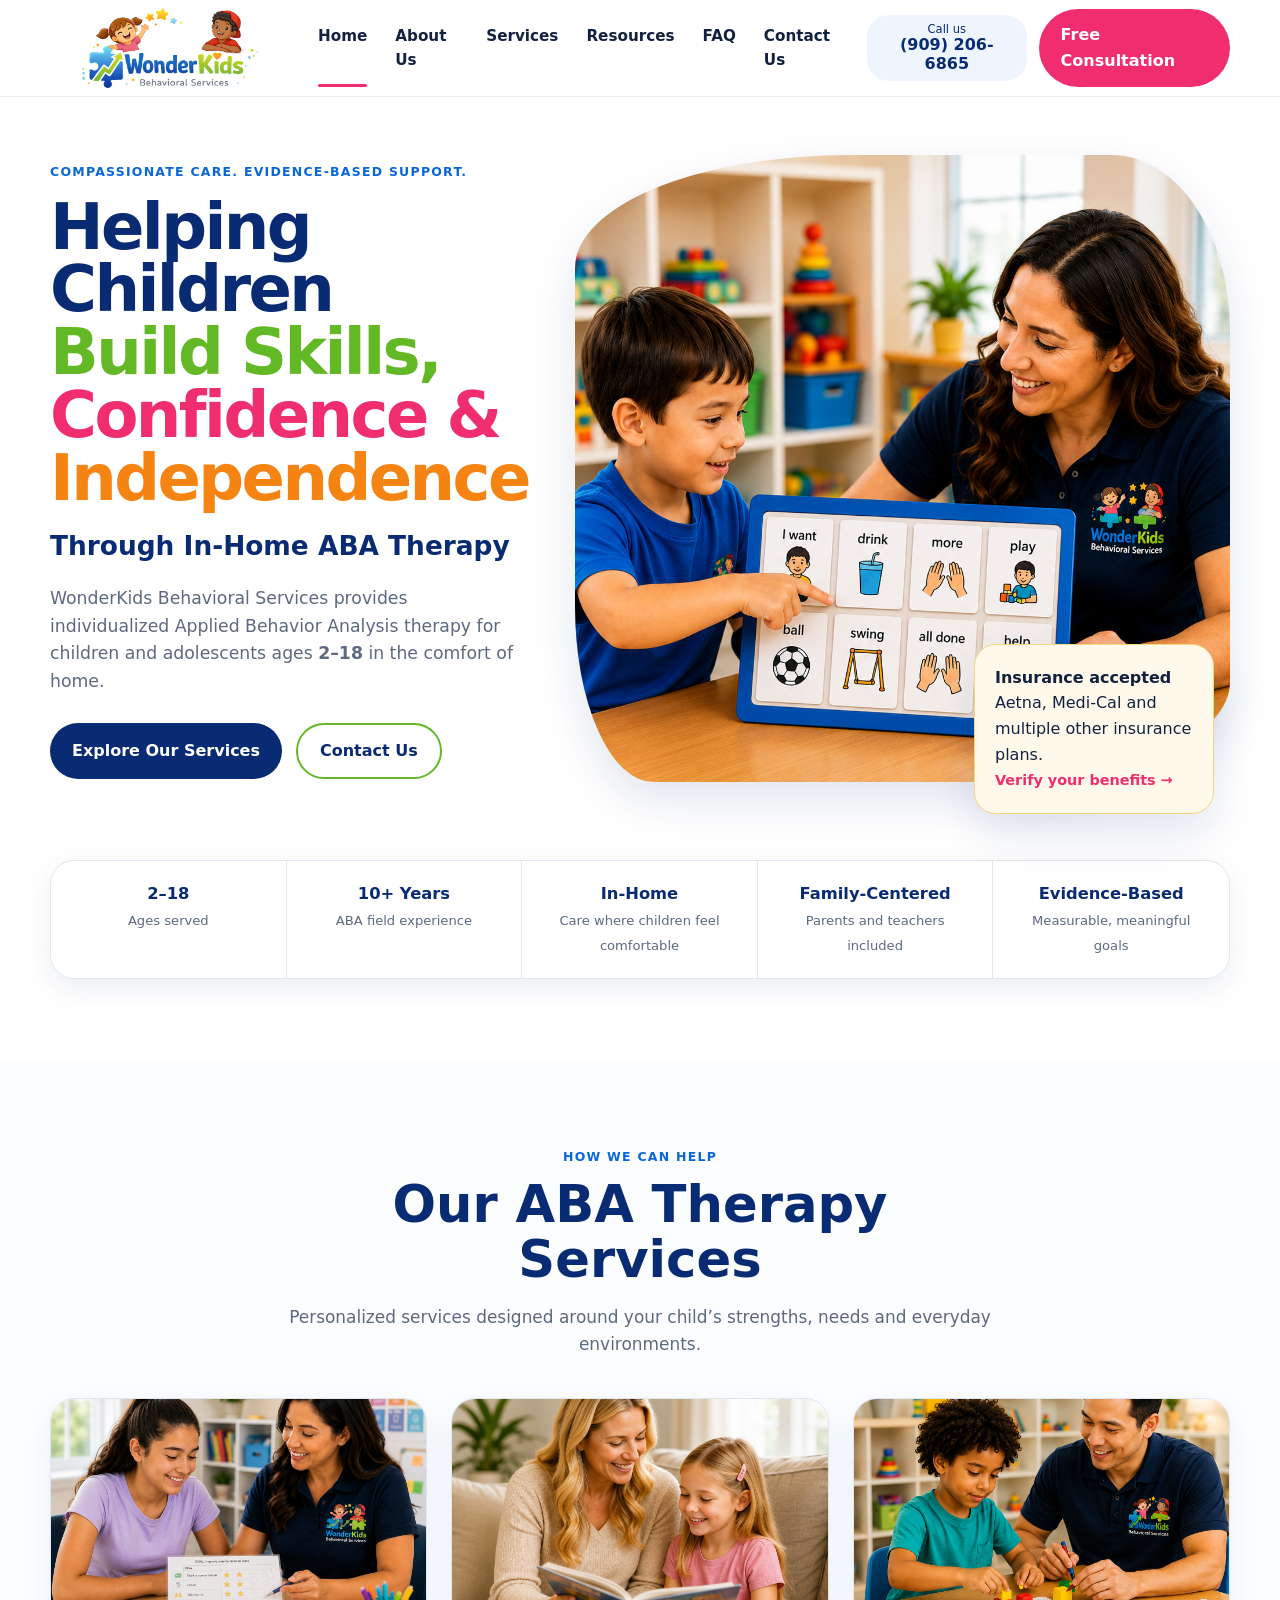
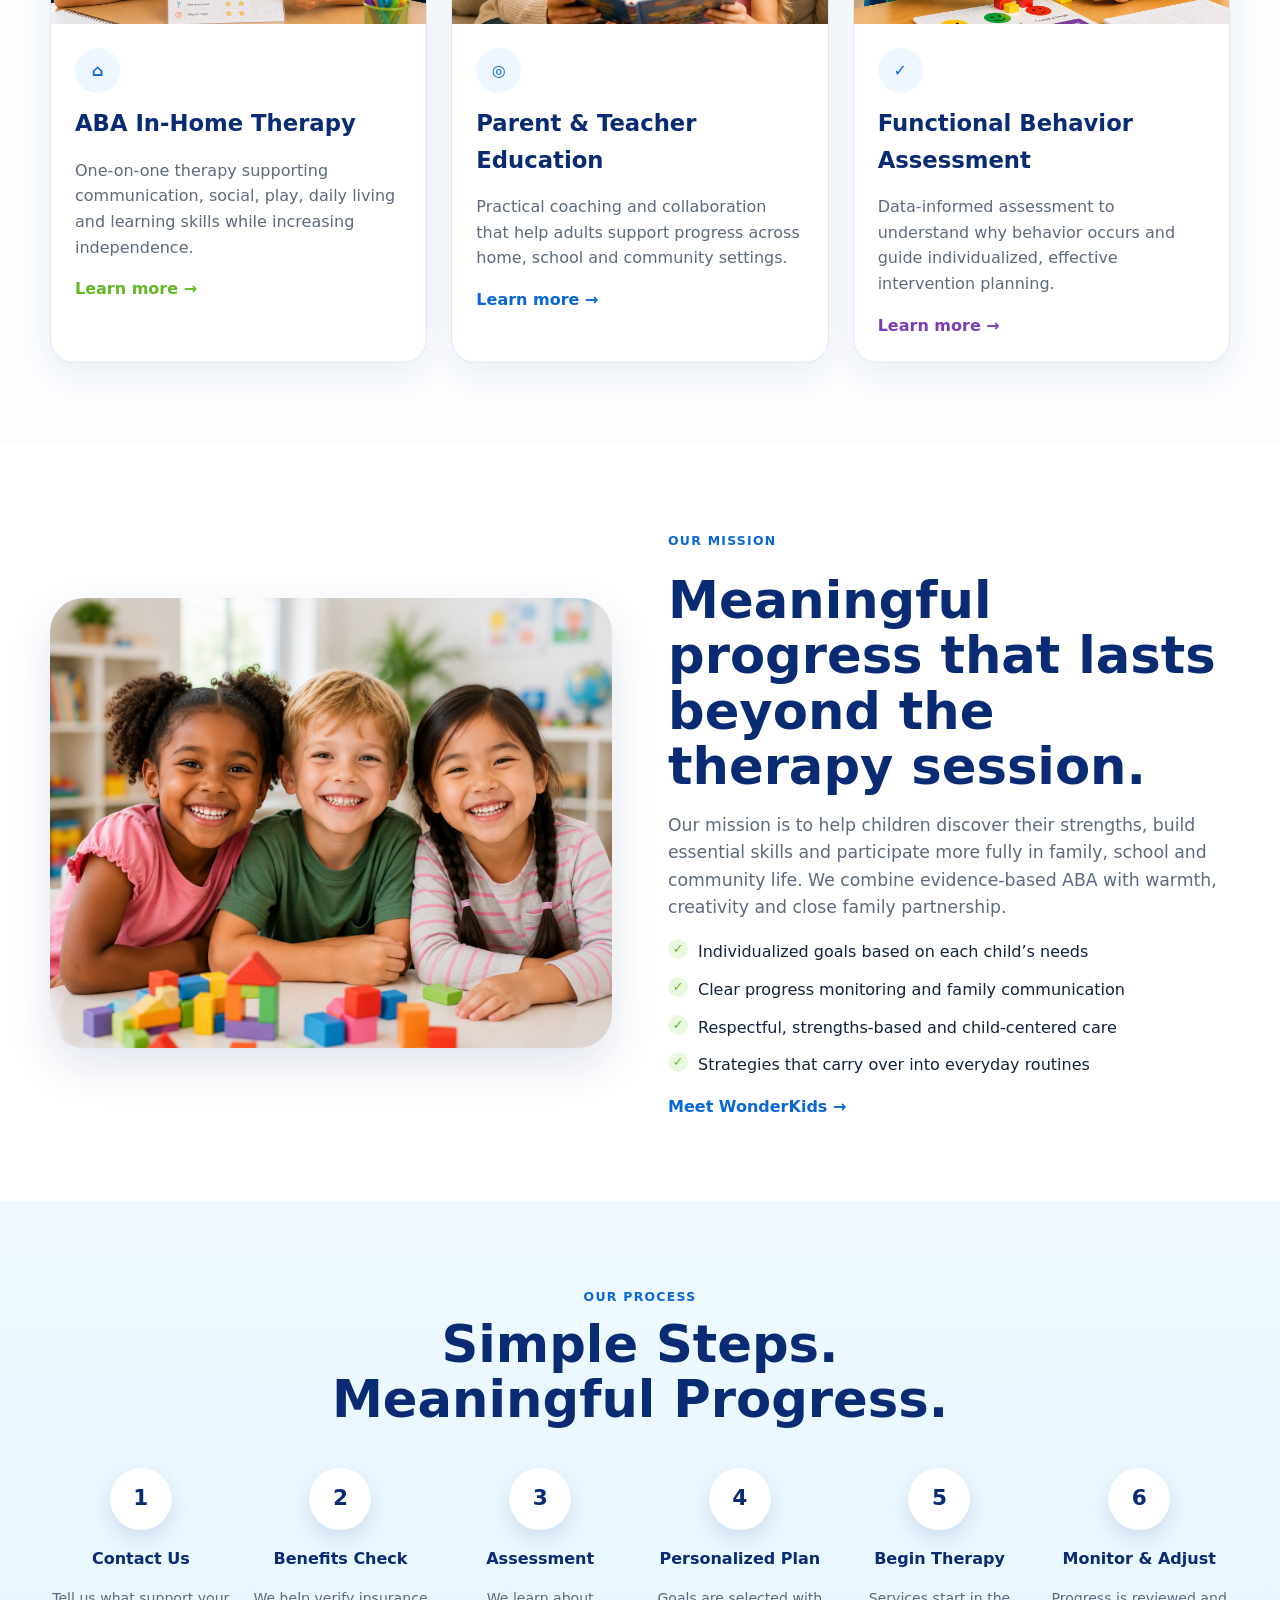
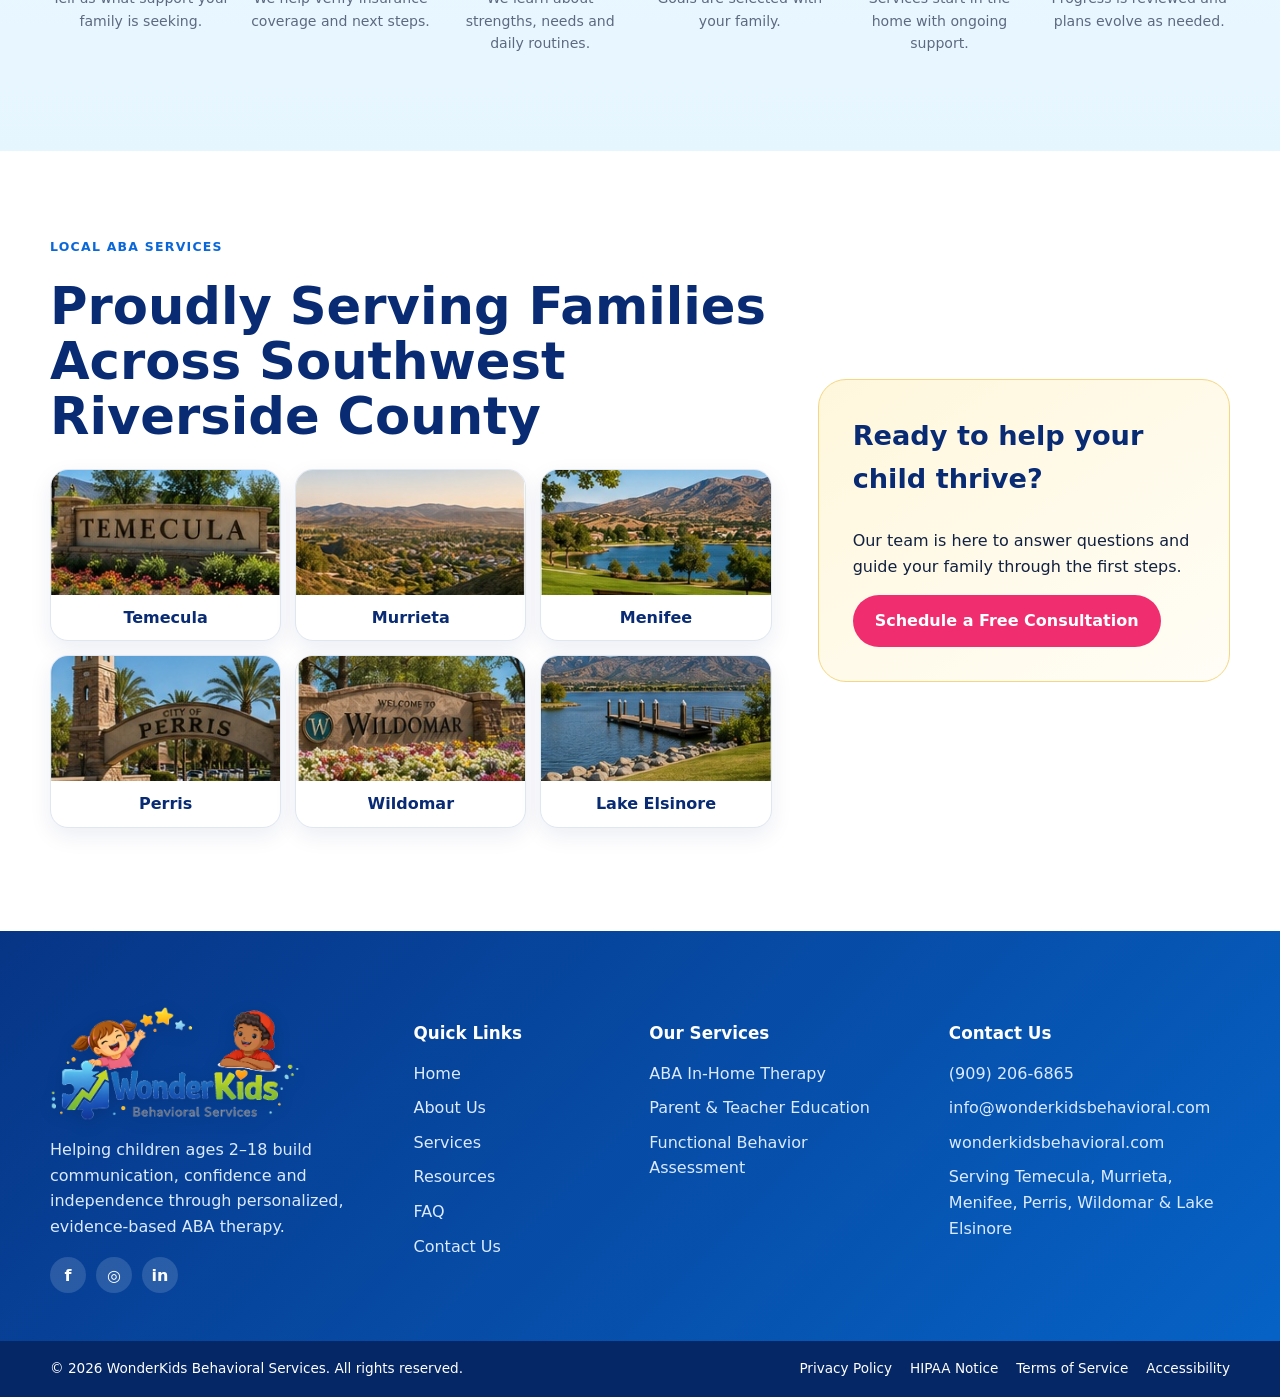
==== commit 8236a3da: "change phone number again for a second time." ====
--- a/index.html
+++ b/index.html
@@ -25,7 +25,7 @@
     <a class="brand" href="index.html" aria-label="WonderKids Behavioral Services home"><img src="assets/logo.png?v=20260712" alt="WonderKids Behavioral Services"></a>
     <button class="menu-toggle" aria-expanded="false" aria-controls="main-nav" aria-label="Open navigation"><span></span><span></span><span></span></button>
     <nav id="main-nav" class="main-nav" aria-label="Primary navigation"><a class="nav-link active" href="index.html">Home</a><a class="nav-link " href="about.html">About Us</a><a class="nav-link " href="services.html">Services</a><a class="nav-link " href="resources.html">Resources</a><a class="nav-link " href="faq.html">FAQ</a><a class="nav-link " href="contact.html">Contact Us</a></nav>
-    <div class="header-cta"><a class="phone-pill" href="tel:+19515387451"><span>Call us</span><strong>(951) 538-7451</strong></a><a class="btn btn-pink" href="contact.html">Free Consultation</a></div>
+    <div class="header-cta"><a class="phone-pill" href="tel:+19092066865"><span>Call us</span><strong>(909) 206-6865</strong></a><a class="btn btn-pink" href="contact.html">Free Consultation</a></div>
   </div>
 </header><main id="main">
 <section class="hero section-pad">
@@ -56,7 +56,7 @@
   <div class="footer-brand"><img src="assets/logo.png?v=20260712" alt="WonderKids Behavioral Services"><p>Helping children ages 2–18 build communication, confidence and independence through personalized, evidence-based ABA therapy.</p><div class="socials"><a href="#" aria-label="Facebook">f</a><a href="#" aria-label="Instagram">◎</a><a href="#" aria-label="LinkedIn">in</a></div></div>
   <div><h2>Quick Links</h2><ul><li><a href="index.html">Home</a></li><li><a href="about.html">About Us</a></li><li><a href="services.html">Services</a></li><li><a href="resources.html">Resources</a></li><li><a href="faq.html">FAQ</a></li><li><a href="contact.html">Contact Us</a></li></ul></div>
   <div><h2>Our Services</h2><ul><li><a href="services.html#in-home">ABA In-Home Therapy</a></li><li><a href="services.html#training">Parent &amp; Teacher Education</a></li><li><a href="services.html#fba">Functional Behavior Assessment</a></li></ul></div>
-  <div><h2>Contact Us</h2><ul class="contact-list"><li><a href="tel:+19515387451">(951) 538-7451</a></li><li><a href="mailto:info@wonderkidsbehavioral.com">info@wonderkidsbehavioral.com</a></li><li><a href="https://wonderkidsbehavioral.com">wonderkidsbehavioral.com</a></li><li>Serving Temecula, Murrieta, Menifee, Perris, Wildomar &amp; Lake Elsinore</li></ul></div>
+  <div><h2>Contact Us</h2><ul class="contact-list"><li><a href="tel:+19092066865">(909) 206-6865</a></li><li><a href="mailto:info@wonderkidsbehavioral.com">info@wonderkidsbehavioral.com</a></li><li><a href="https://wonderkidsbehavioral.com">wonderkidsbehavioral.com</a></li><li>Serving Temecula, Murrieta, Menifee, Perris, Wildomar &amp; Lake Elsinore</li></ul></div>
 </div>
 <div class="footer-bottom"><div class="shell"><span>© 2026 WonderKids Behavioral Services. All rights reserved.</span><div><a href="privacy.html">Privacy Policy</a><a href="hipaa.html">HIPAA Notice</a><a href="terms.html">Terms of Service</a><a href="accessibility.html">Accessibility</a></div></div></div>
 </footer>
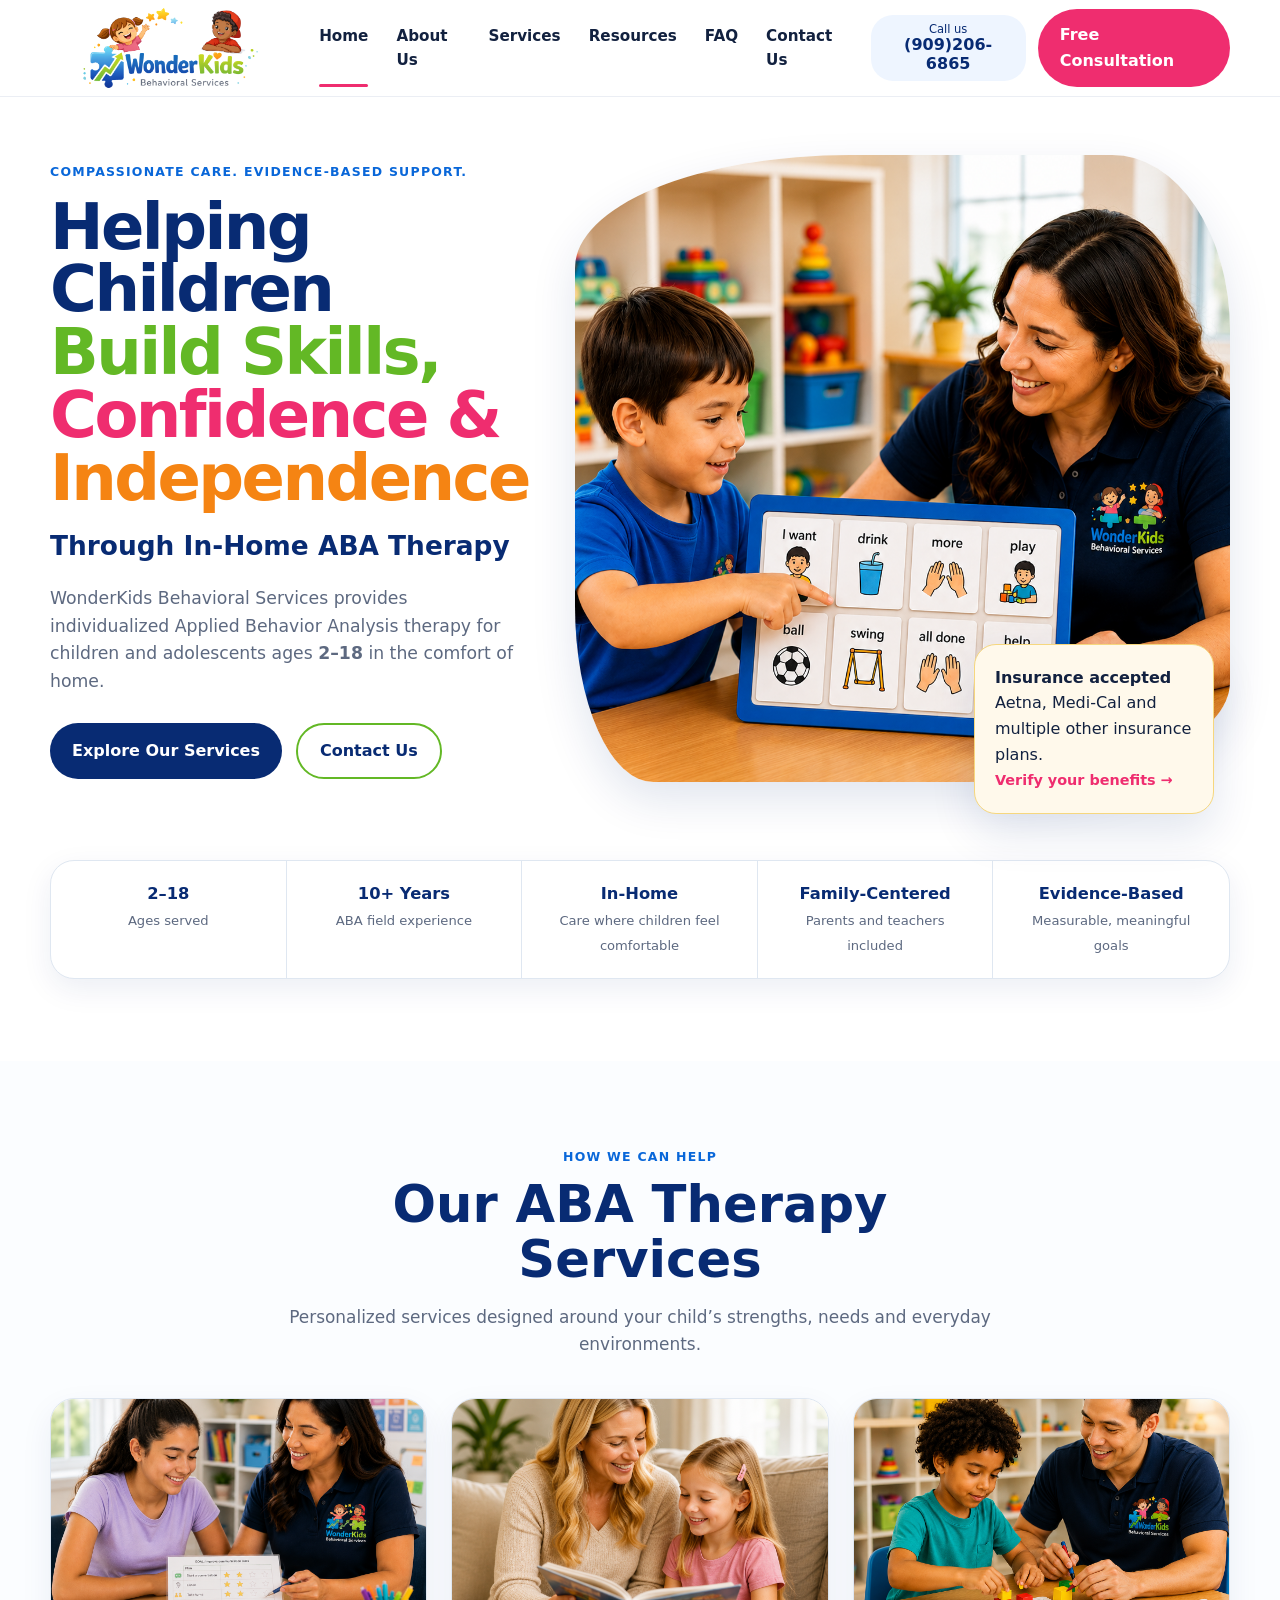
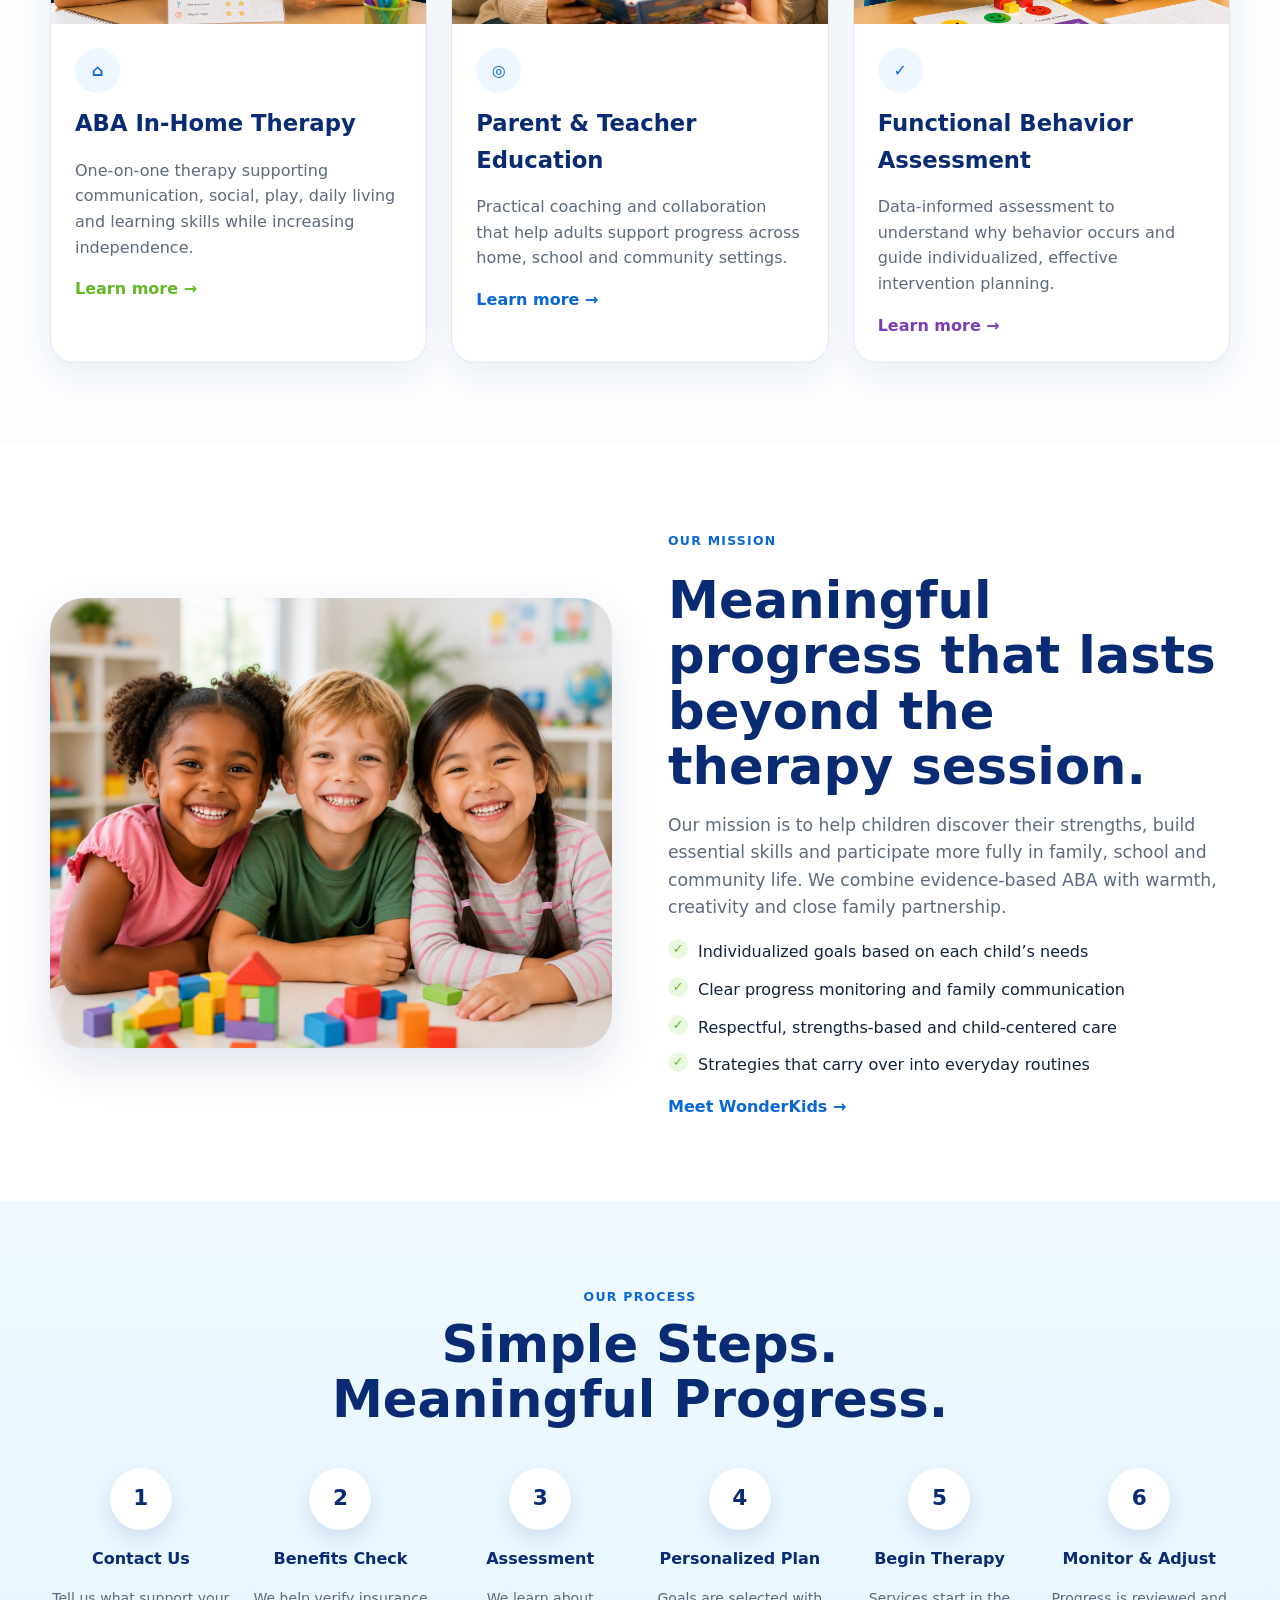
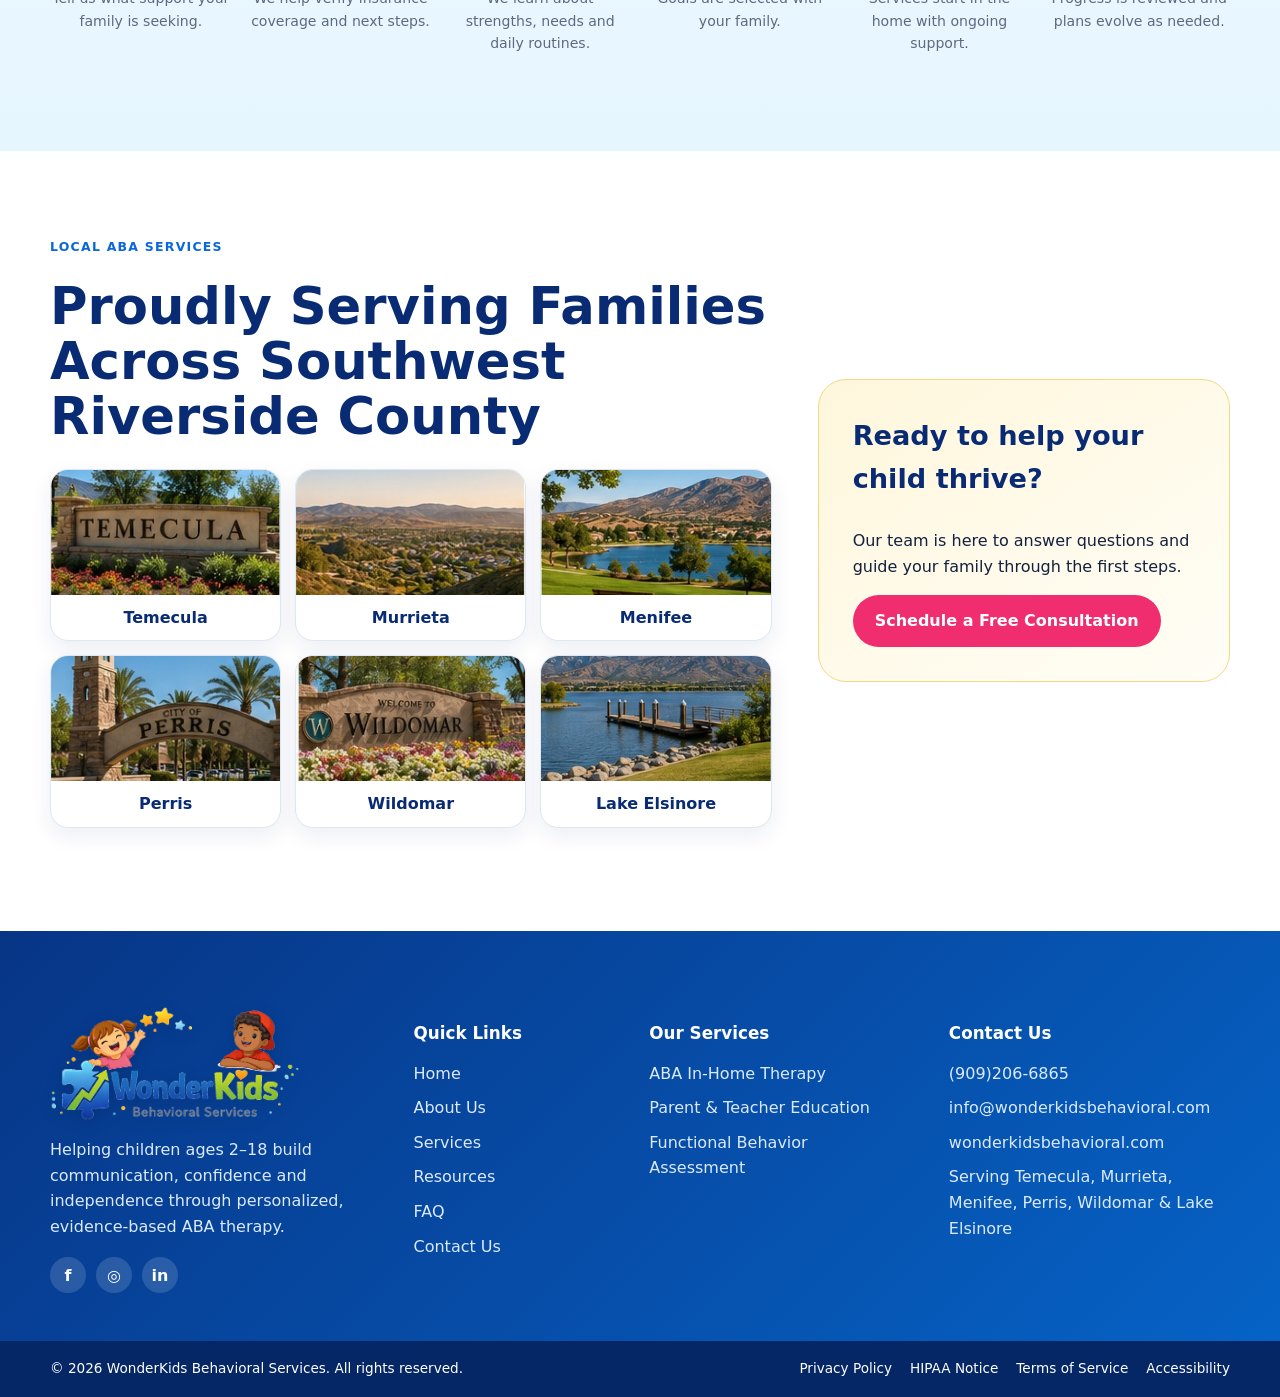
==== commit adcfbcb7: "phone number replaced for the third time" ====
--- a/index.html
+++ b/index.html
@@ -25,7 +25,7 @@
     <a class="brand" href="index.html" aria-label="WonderKids Behavioral Services home"><img src="assets/logo.png?v=20260712" alt="WonderKids Behavioral Services"></a>
     <button class="menu-toggle" aria-expanded="false" aria-controls="main-nav" aria-label="Open navigation"><span></span><span></span><span></span></button>
     <nav id="main-nav" class="main-nav" aria-label="Primary navigation"><a class="nav-link active" href="index.html">Home</a><a class="nav-link " href="about.html">About Us</a><a class="nav-link " href="services.html">Services</a><a class="nav-link " href="resources.html">Resources</a><a class="nav-link " href="faq.html">FAQ</a><a class="nav-link " href="contact.html">Contact Us</a></nav>
-    <div class="header-cta"><a class="phone-pill" href="tel:+19092066865"><span>Call us</span><strong>(909) 206-6865</strong></a><a class="btn btn-pink" href="contact.html">Free Consultation</a></div>
+    <div class="header-cta"><a class="phone-pill" href="tel:+19092066865"><span>Call us</span><strong>(909)206-6865</strong></a><a class="btn btn-pink" href="contact.html">Free Consultation</a></div>
   </div>
 </header><main id="main">
 <section class="hero section-pad">
@@ -56,7 +56,7 @@
   <div class="footer-brand"><img src="assets/logo.png?v=20260712" alt="WonderKids Behavioral Services"><p>Helping children ages 2–18 build communication, confidence and independence through personalized, evidence-based ABA therapy.</p><div class="socials"><a href="#" aria-label="Facebook">f</a><a href="#" aria-label="Instagram">◎</a><a href="#" aria-label="LinkedIn">in</a></div></div>
   <div><h2>Quick Links</h2><ul><li><a href="index.html">Home</a></li><li><a href="about.html">About Us</a></li><li><a href="services.html">Services</a></li><li><a href="resources.html">Resources</a></li><li><a href="faq.html">FAQ</a></li><li><a href="contact.html">Contact Us</a></li></ul></div>
   <div><h2>Our Services</h2><ul><li><a href="services.html#in-home">ABA In-Home Therapy</a></li><li><a href="services.html#training">Parent &amp; Teacher Education</a></li><li><a href="services.html#fba">Functional Behavior Assessment</a></li></ul></div>
-  <div><h2>Contact Us</h2><ul class="contact-list"><li><a href="tel:+19092066865">(909) 206-6865</a></li><li><a href="mailto:info@wonderkidsbehavioral.com">info@wonderkidsbehavioral.com</a></li><li><a href="https://wonderkidsbehavioral.com">wonderkidsbehavioral.com</a></li><li>Serving Temecula, Murrieta, Menifee, Perris, Wildomar &amp; Lake Elsinore</li></ul></div>
+  <div><h2>Contact Us</h2><ul class="contact-list"><li><a href="tel:+19092066865">(909)206-6865</a></li><li><a href="mailto:info@wonderkidsbehavioral.com">info@wonderkidsbehavioral.com</a></li><li><a href="https://wonderkidsbehavioral.com">wonderkidsbehavioral.com</a></li><li>Serving Temecula, Murrieta, Menifee, Perris, Wildomar &amp; Lake Elsinore</li></ul></div>
 </div>
 <div class="footer-bottom"><div class="shell"><span>© 2026 WonderKids Behavioral Services. All rights reserved.</span><div><a href="privacy.html">Privacy Policy</a><a href="hipaa.html">HIPAA Notice</a><a href="terms.html">Terms of Service</a><a href="accessibility.html">Accessibility</a></div></div></div>
 </footer>
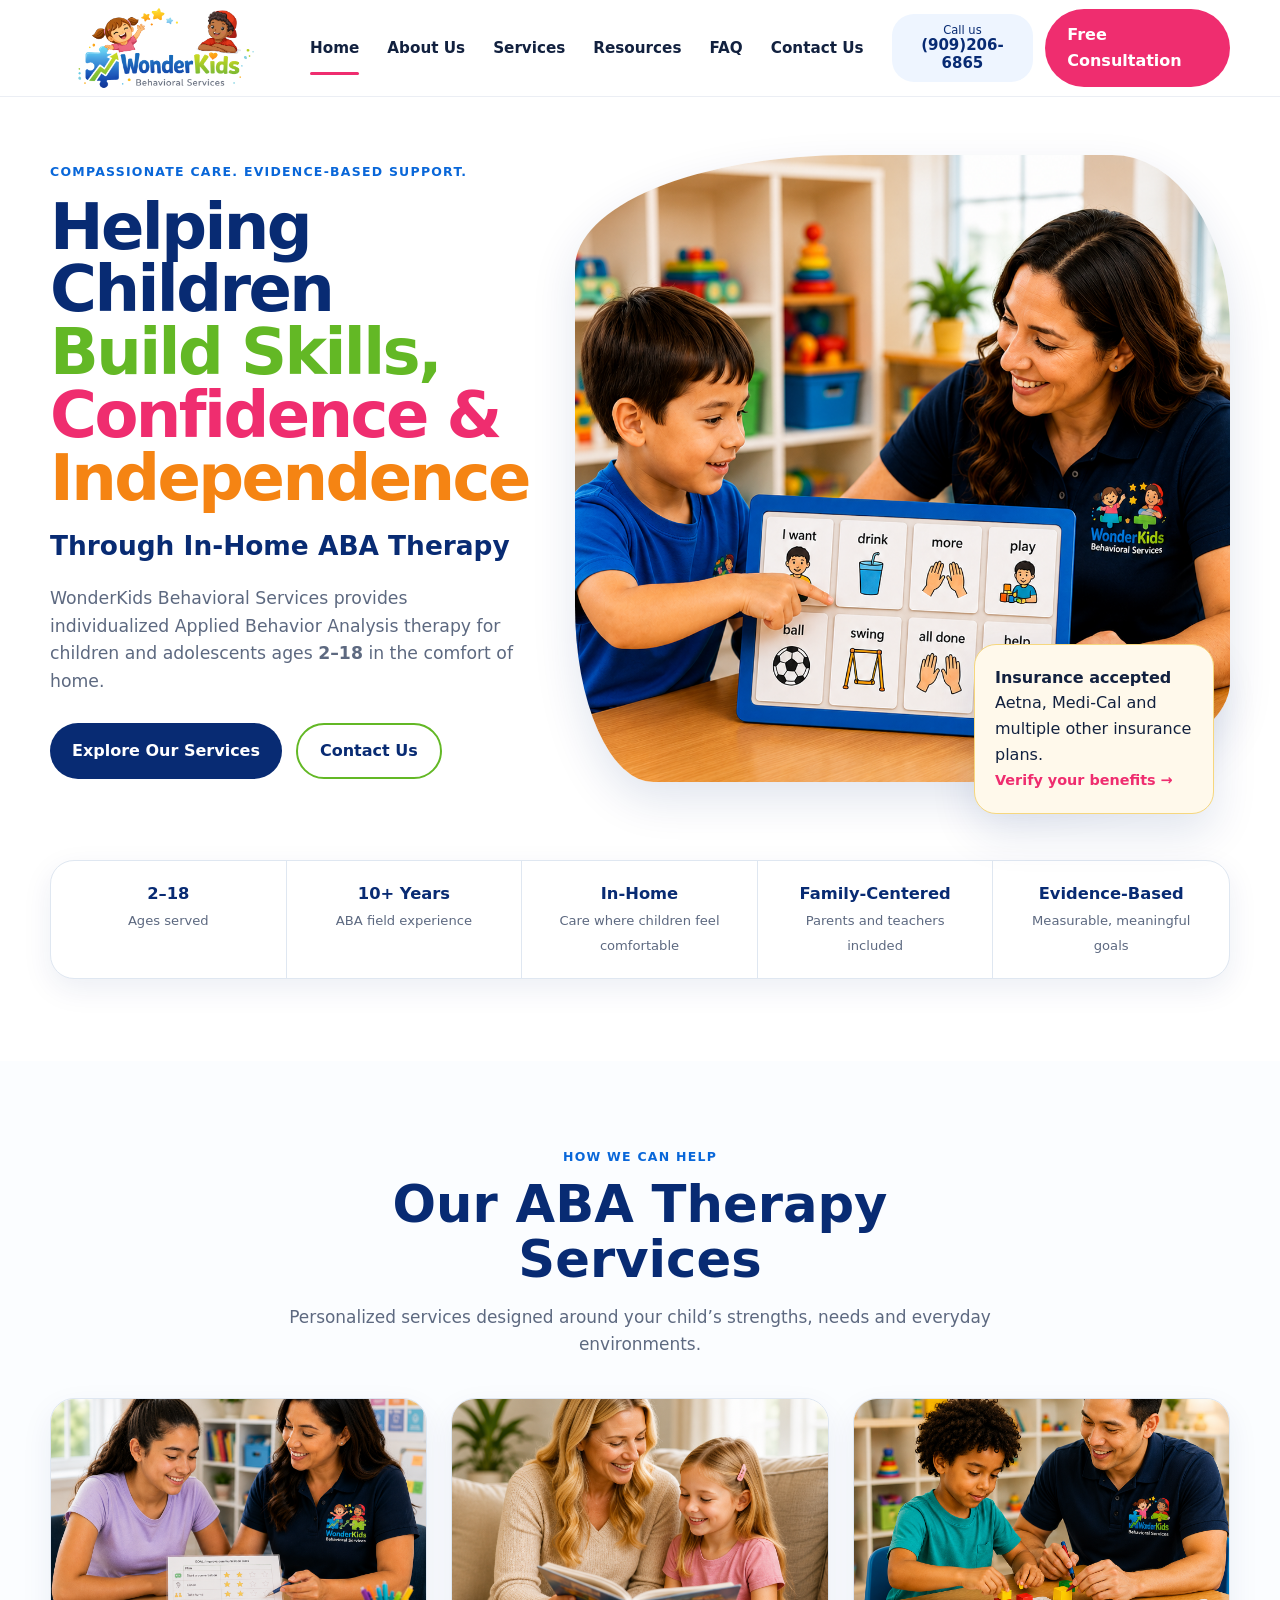
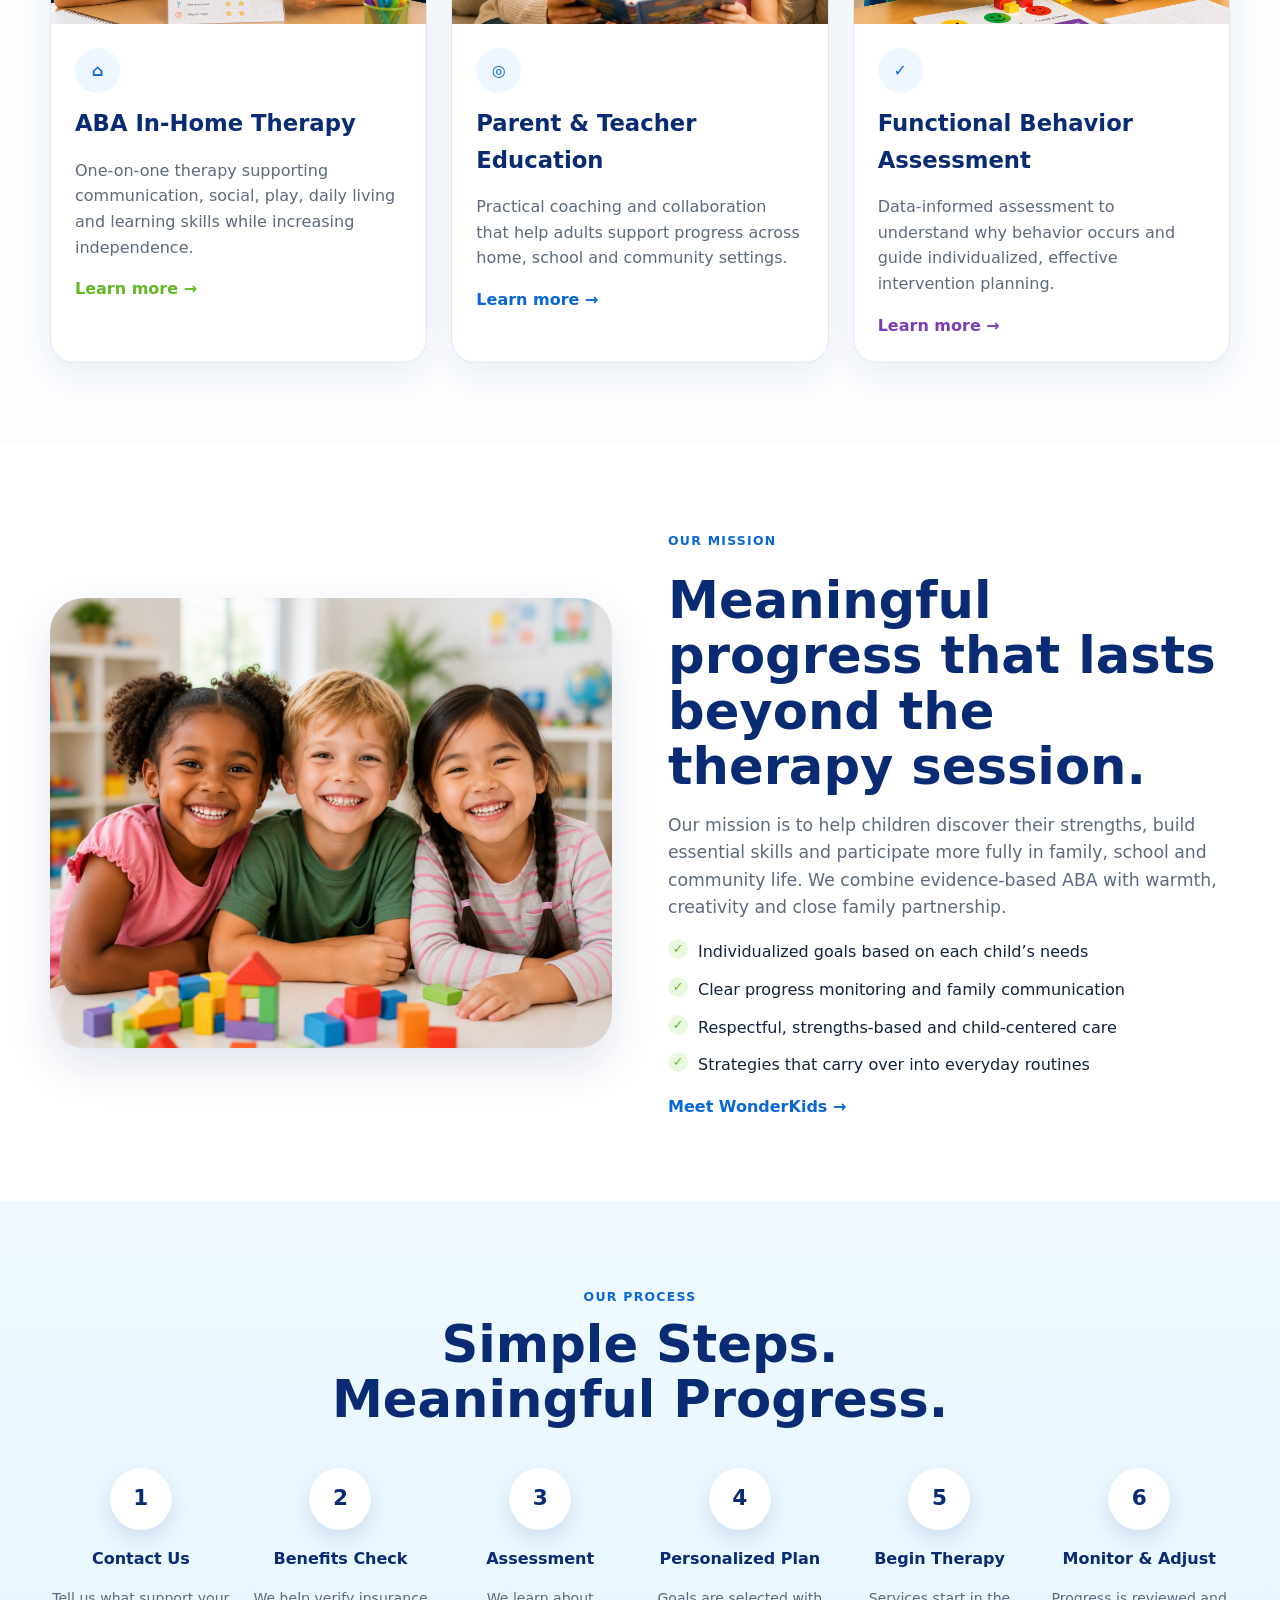
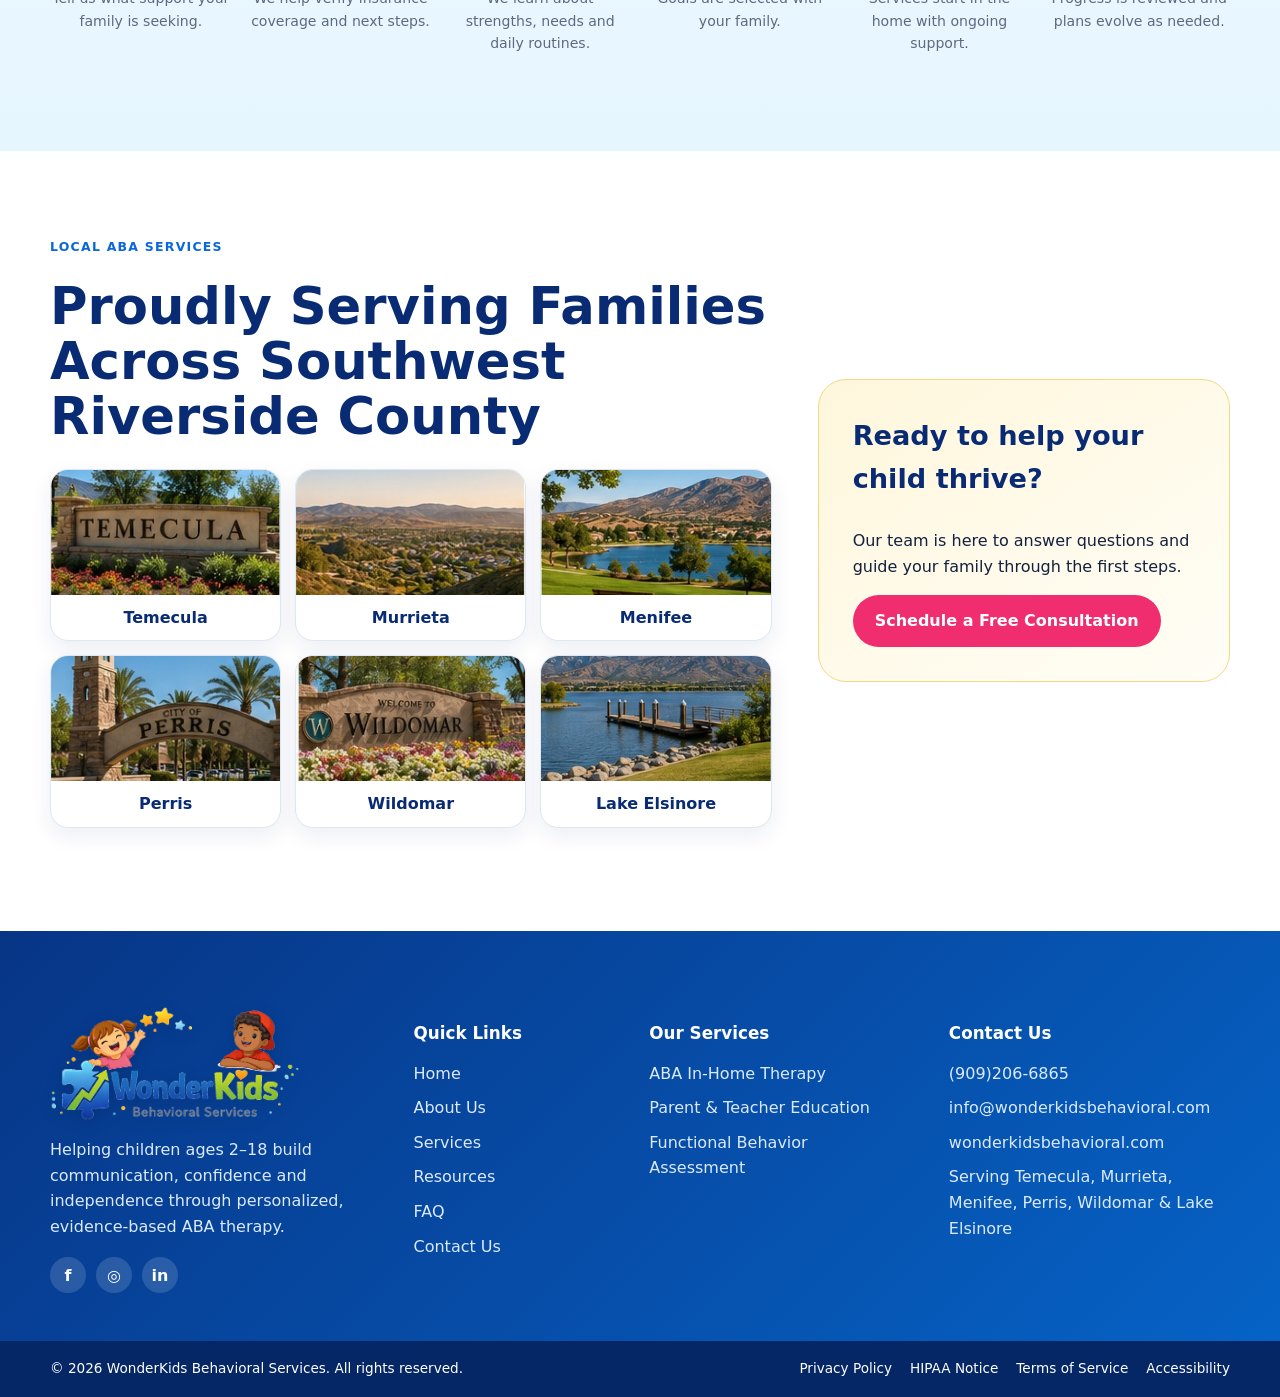
==== commit 1f1b477a: "Update index.html" ====
--- a/index.html
+++ b/index.html
@@ -1,6 +1,15 @@
 <!doctype html>
 <html lang="en">
-<head>
+<head><!-- Google tag (gtag.js) -->
+<script async src="https://www.googletagmanager.com/gtag/js?id=G-BEHNQ47SXS"></script>
+<script>
+  window.dataLayer = window.dataLayer || [];
+  function gtag(){dataLayer.push(arguments);}
+  gtag('js', new Date());
+
+  gtag('config', 'G-BEHNQ47SXS');
+</script>
+
 <meta charset="utf-8">
 <meta name="viewport" content="width=device-width,initial-scale=1">
 <title>In-Home ABA Therapy in Temecula &amp; Southwest Riverside County | WonderKids</title>
--- a/assets/style.css
+++ b/assets/style.css
@@ -2,3 +2,23 @@
 :root{--navy:#082b73;--blue:#0967d9;--sky:#eaf7ff;--pink:#ef2d6f;--green:#63b825;--orange:#f58413;--purple:#7a3db9;--ink:#12213f;--muted:#5d6980;--line:#dfe7f1;--white:#fff;--radius:28px;--shadow:0 18px 45px rgba(8,43,115,.12)}*{box-sizing:border-box}html{scroll-behavior:smooth}body{margin:0;font-family:Inter,ui-sans-serif,system-ui,-apple-system,BlinkMacSystemFont,"Segoe UI",sans-serif;color:var(--ink);background:white;line-height:1.6}img{max-width:100%;display:block}a{color:inherit}.shell{width:min(1180px,calc(100% - 40px));margin:auto}.skip-link{position:absolute;left:-9999px}.skip-link:focus{left:16px;top:16px;z-index:1000;background:white;padding:12px 16px;border-radius:10px}.site-header{position:sticky;top:0;z-index:50;background:rgba(255,255,255,.95);backdrop-filter:blur(14px);border-bottom:1px solid rgba(8,43,115,.08)}.header-inner{height:96px;display:flex;align-items:center;gap:28px}.brand img{width:255px;max-height:82px;object-fit:contain;display:block}.main-nav{display:flex;gap:28px;margin-left:auto}.nav-link{text-decoration:none;font-weight:800;font-size:.95rem;position:relative;padding:35px 0}.nav-link:after{content:"";position:absolute;left:0;right:100%;bottom:20px;height:3px;background:var(--pink);border-radius:99px;transition:.2s}.nav-link:hover:after,.nav-link.active:after{right:0}.header-cta{display:flex;align-items:center;gap:12px}.phone-pill{background:#eef5ff;padding:8px 16px;border-radius:22px;text-decoration:none;text-align:center;color:var(--navy);line-height:1.15}.phone-pill span{display:block;font-size:.72rem}.btn{display:inline-flex;align-items:center;justify-content:center;padding:13px 22px;border-radius:999px;text-decoration:none;font-weight:900;border:0;cursor:pointer;transition:.2s transform,.2s box-shadow}.btn:hover{transform:translateY(-2px);box-shadow:0 10px 24px rgba(8,43,115,.16)}.btn-blue{background:var(--navy);color:white}.btn-pink{background:var(--pink);color:white}.btn-outline{border:2px solid var(--green);color:var(--navy);background:white}.menu-toggle{display:none;background:none;border:0}.menu-toggle span{display:block;width:28px;height:3px;background:var(--navy);margin:5px;border-radius:10px}.section-pad{padding:82px 0}.pale{background:#fbfdff}.sky{background:linear-gradient(180deg,#eff9ff,#e6f6ff)}.hero{overflow:hidden;padding-top:58px}.hero-grid{display:grid;grid-template-columns:.88fr 1.35fr;gap:46px;align-items:center}.eyebrow{display:inline-block;color:var(--blue);font-weight:900;text-transform:uppercase;letter-spacing:.1em;font-size:.78rem;margin-bottom:14px}.hero h1,.page-hero h1{font-size:clamp(2.8rem,5vw,5.25rem);line-height:.98;margin:0 0 16px;color:var(--navy);letter-spacing:-.04em}.color-headline span{display:block;background:none!important;-webkit-background-clip:initial!important}.headline-blue{color:var(--navy)!important}.headline-green{color:var(--green)!important}.headline-pink{color:var(--pink)!important}.headline-orange{color:var(--orange)!important}.hero h2{font-size:1.65rem;margin:0 0 14px;color:var(--navy)}.hero-copy p,.page-hero p,.copy-block p{font-size:1.08rem;color:var(--muted)}.button-row{display:flex;gap:14px;margin-top:28px;flex-wrap:wrap}.hero-media{position:relative}.hero-media>img{border-radius:42% 18% 34% 12% / 18% 28% 16% 28%;box-shadow:var(--shadow);width:100%}.insurance-card{position:absolute;right:16px;bottom:-32px;width:240px;padding:20px;background:#fff9eb;border:1px solid #f6d77e;border-radius:22px;box-shadow:var(--shadow)}.insurance-card strong,.insurance-card span{display:block}.insurance-card a{color:var(--pink);font-weight:800;text-decoration:none;font-size:.9rem}.trust-strip{margin-top:78px;display:grid;grid-template-columns:repeat(5,1fr);border:1px solid var(--line);border-radius:24px;background:white;box-shadow:0 10px 30px rgba(8,43,115,.08);overflow:hidden}.trust-strip div{padding:20px;text-align:center;border-right:1px solid var(--line)}.trust-strip div:last-child{border-right:0}.trust-strip b{display:block;color:var(--navy);font-size:1.02rem}.trust-strip span{font-size:.82rem;color:var(--muted)}.section-heading{text-align:center;max-width:720px;margin:0 auto 40px}.section-heading span{color:var(--blue);font-weight:900;text-transform:uppercase;font-size:.78rem;letter-spacing:.1em}.section-heading h2,.copy-block h2,.local-grid h2,.service-detail h2{font-size:clamp(2.1rem,4vw,3.5rem);line-height:1.08;color:var(--navy);margin:8px 0 14px}.section-heading p{color:var(--muted);font-size:1.06rem}.cards{display:grid;gap:24px}.cards.three{grid-template-columns:repeat(3,1fr)}.cards.four{grid-template-columns:repeat(4,1fr)}.service-card{background:white;border:1px solid var(--line);border-radius:24px;overflow:hidden;box-shadow:0 12px 32px rgba(8,43,115,.07)}.service-card>img{width:100%;height:225px;object-fit:cover}.service-card>div{padding:24px}.service-card h3{font-size:1.42rem;color:var(--navy);margin:0 0 10px}.service-card p{color:var(--muted)}.service-card a{font-weight:900;text-decoration:none}.green a{color:var(--green)}.blue a{color:var(--blue)}.purple a{color:var(--purple)}.icon-badge{display:inline-grid;place-items:center;width:45px;height:45px;border-radius:50%;background:#eef6ff;color:var(--blue);font-weight:900;margin-bottom:12px}.split{display:grid;grid-template-columns:1fr 1fr;gap:56px;align-items:center}.photo-card img{border-radius:34px;box-shadow:var(--shadow);width:100%;min-height:360px;object-fit:cover}.check-list{padding:0;list-style:none}.check-list li{position:relative;padding-left:30px;margin:12px 0}.check-list li:before{content:"✓";position:absolute;left:0;top:0;width:20px;height:20px;border-radius:50%;background:#e9f8df;color:var(--green);display:grid;place-items:center;font-weight:900;font-size:.8rem}.text-link{font-weight:900;color:var(--blue);text-decoration:none}.process-grid{display:grid;grid-template-columns:repeat(6,1fr);gap:18px}.process-grid>div{text-align:center}.process-grid b{display:grid;place-items:center;margin:0 auto 14px;width:62px;height:62px;border-radius:50%;background:white;color:var(--navy);font-size:1.35rem;box-shadow:0 8px 20px rgba(8,43,115,.12)}.process-grid h3{font-size:1rem;color:var(--navy)}.process-grid p{font-size:.88rem;color:var(--muted)}.local-grid{display:grid;grid-template-columns:1.4fr .8fr;gap:46px;align-items:center}.city-chips{display:flex;flex-wrap:wrap;gap:10px;margin-top:20px}.city-chips span{background:#eff7ff;border:1px solid #d6e9ff;color:var(--navy);padding:10px 15px;border-radius:999px;font-weight:800}.cta-card{background:linear-gradient(145deg,#fff7dc,#fffdf6);border:1px solid #f5d781;padding:34px;border-radius:28px}.cta-card h3{font-size:1.7rem;color:var(--navy);margin-top:0}.page-hero{background:linear-gradient(180deg,#f5fbff,#fff);padding:58px 0}.page-hero-grid{display:grid;grid-template-columns:1fr 1fr;gap:50px;align-items:center}.page-hero-grid img{border-radius:36px;max-height:360px;width:100%;object-fit:cover}.page-hero h1{font-size:clamp(2.8rem,5vw,4.7rem)}.stats-panel{display:grid;grid-template-columns:1fr 1fr;gap:16px}.stats-panel div{background:#f4f9ff;border:1px solid #dbeaff;padding:28px;border-radius:22px}.stats-panel b{display:block;font-size:2.2rem;color:var(--blue)}.stats-panel span{color:var(--muted)}.mini-card{padding:28px;border-radius:22px;background:white;border:1px solid var(--line);box-shadow:0 10px 28px rgba(8,43,115,.06)}.mini-card h3{color:var(--navy);font-size:1.3rem}.mini-card p{color:var(--muted)}.service-detail{display:grid;grid-template-columns:.92fr 1.08fr;gap:56px;align-items:center}.service-detail.reverse img{order:2}.service-detail img{border-radius:30px;box-shadow:var(--shadow);width:100%;max-height:460px;object-fit:cover}.service-detail h3{color:var(--navy)}.faq-layout{display:grid;grid-template-columns:320px 1fr;gap:36px;align-items:start}.question-card{position:sticky;top:125px;background:linear-gradient(160deg,#f5edff,#fff);border:1px solid #e9dcff;border-radius:28px;padding:28px}.question-card h2{color:var(--navy);font-size:1.8rem}.question-card>a:not(.btn){display:block;margin:10px 0;color:var(--purple);font-weight:800;word-break:break-word}.question-card .btn{margin-top:18px}.faq-list{display:grid;gap:12px}.faq-item{border:1px solid var(--line);border-radius:18px;background:white;overflow:hidden}.faq-item summary{padding:20px 24px;font-weight:900;color:var(--navy);cursor:pointer;list-style:none;position:relative}.faq-item summary:after{content:"+";position:absolute;right:22px;font-size:1.3rem;color:var(--blue)}.faq-item[open] summary:after{content:"–"}.faq-item div{padding:0 24px 22px;color:var(--muted)}.resource-grid{display:grid;grid-template-columns:repeat(3,1fr);gap:24px}.resource-grid article{padding:30px;border:1px solid var(--line);border-radius:24px;background:white;box-shadow:0 10px 28px rgba(8,43,115,.06)}.resource-grid span{color:var(--pink);font-weight:900;text-transform:uppercase;font-size:.75rem;letter-spacing:.08em}.resource-grid h2{color:var(--navy);font-size:1.4rem}.resource-grid p{color:var(--muted)}.resource-grid a{font-weight:900;color:var(--blue);text-decoration:none}.contact-grid{display:grid;grid-template-columns:1fr 1fr;gap:46px;align-items:start}.contact-cards{display:grid;grid-template-columns:1fr 1fr;gap:16px}.contact-cards article,.insurance-box{padding:24px;border-radius:22px;background:#f7fbff;border:1px solid #deecf8}.contact-cards h2,.insurance-box h2{color:var(--navy);font-size:1.25rem}.contact-cards a{color:var(--blue);font-weight:900;word-break:break-word}.insurance-box{margin-top:16px;background:#fff8e6;border-color:#f5db98}.contact-form{padding:34px;border-radius:28px;background:white;border:1px solid var(--line);box-shadow:var(--shadow)}.contact-form h2{font-size:2rem;color:var(--navy);margin-top:0}.contact-form label{display:block;font-weight:800;color:var(--navy);margin:14px 0}.contact-form input,.contact-form select,.contact-form textarea{width:100%;margin-top:7px;border:1px solid #cfd9e8;border-radius:12px;padding:13px 14px;font:inherit;background:white}.contact-form input:focus,.contact-form select:focus,.contact-form textarea:focus{outline:3px solid #cce7ff;border-color:var(--blue)}.hidden{display:none}.legal-hero{background:linear-gradient(180deg,#eef8ff,#fff);padding:70px 0 34px}.legal-hero h1{font-size:clamp(2.4rem,5vw,4rem);color:var(--navy);margin:0}.legal-copy{max-width:900px}.legal-copy h2{color:var(--navy);margin-top:34px}.legal-copy a{color:var(--blue)}.legal-copy .notice{background:#fff6d8;border:1px solid #efd076;padding:20px;border-radius:18px}.sitemap-grid{display:grid;grid-template-columns:repeat(3,1fr);gap:28px}.sitemap-grid>div{padding:28px;border:1px solid var(--line);border-radius:22px}.sitemap-grid h2{color:var(--navy)}.sitemap-grid li{margin:10px 0}.site-footer{position:relative;background:linear-gradient(135deg,#073586,#0664c8);color:white;margin-top:20px}.footer-wave{position:absolute;top:-44px;left:0;width:100%;height:45px;background:white;clip-path:path("M0,20 C150,55 300,-5 450,20 C600,45 750,-5 900,20 C1050,50 1200,0 1440,18 L1440,60 L0,60 Z");}.footer-grid{display:grid;grid-template-columns:1.25fr .75fr 1fr 1.1fr;gap:44px;padding:76px 0 48px}.footer-brand img{width:250px;filter:drop-shadow(0 4px 8px rgba(0,0,0,.15));background:transparent;border-radius:0;padding:0}.footer-brand p{color:#dbeaff}.site-footer h2{font-size:1.05rem}.site-footer ul{list-style:none;padding:0;margin:0}.site-footer li{margin:9px 0;color:#dbeaff}.site-footer a{text-decoration:none}.socials{display:flex;gap:10px;margin-top:18px}.socials a{display:grid;place-items:center;width:36px;height:36px;border-radius:50%;background:rgba(255,255,255,.14);font-weight:900}.footer-bottom{background:#052766}.footer-bottom .shell{display:flex;justify-content:space-between;gap:20px;padding:17px 0;font-size:.85rem}.footer-bottom a{margin-left:18px}.reveal{opacity:0;transform:translateY(16px);transition:.6s ease}.reveal.visible{opacity:1;transform:none}@media(max-width:1050px){.header-cta{display:none}.main-nav{gap:18px}.hero-grid,.page-hero-grid{grid-template-columns:1fr}.hero-media{margin-top:10px}.trust-strip{grid-template-columns:repeat(3,1fr)}.cards.three,.resource-grid{grid-template-columns:repeat(2,1fr)}.cards.four{grid-template-columns:repeat(2,1fr)}.process-grid{grid-template-columns:repeat(3,1fr)}.footer-grid{grid-template-columns:1fr 1fr}.service-detail{grid-template-columns:1fr}.service-detail.reverse img{order:0}}@media(max-width:760px){.shell{width:min(100% - 28px,1180px)}.header-inner{height:80px}.brand img{width:205px}.menu-toggle{display:block;margin-left:auto}.main-nav{display:none;position:absolute;left:0;right:0;top:80px;background:white;padding:18px 24px;flex-direction:column;border-bottom:1px solid var(--line);box-shadow:0 18px 30px rgba(8,43,115,.12)}.main-nav.open{display:flex}.nav-link{padding:10px 0}.nav-link:after{bottom:2px}.section-pad{padding:58px 0}.hero{padding-top:35px}.hero h1{font-size:3.1rem}.insurance-card{position:relative;right:auto;bottom:auto;width:100%;margin-top:14px}.trust-strip{grid-template-columns:1fr 1fr;margin-top:35px}.trust-strip div{border-bottom:1px solid var(--line)}.cards.three,.cards.four,.resource-grid,.split,.local-grid,.contact-grid,.faq-layout,.sitemap-grid,.contact-cards{grid-template-columns:1fr}.process-grid{grid-template-columns:1fr 1fr}.question-card{position:static}.footer-grid{grid-template-columns:1fr}.footer-bottom .shell{flex-direction:column}.footer-bottom a{margin:0 12px 0 0}.page-hero-grid img{max-height:280px}.service-detail{gap:28px}.service-detail.reverse img{order:0}}
 
 .resource-card{padding:0!important;overflow:hidden}.resource-card>img{width:100%;height:210px;object-fit:cover}.resource-card>div{padding:24px}.city-photo-grid{display:grid;grid-template-columns:repeat(3,1fr);gap:14px;margin-top:24px}.city-photo-grid figure{margin:0;background:#fff;border:1px solid var(--line);border-radius:18px;overflow:hidden;box-shadow:0 8px 22px rgba(8,43,115,.08)}.city-photo-grid img{width:100%;height:125px;object-fit:cover}.city-photo-grid figcaption{padding:10px 12px;text-align:center;font-weight:900;color:var(--navy)}@media(max-width:760px){.city-photo-grid{grid-template-columns:1fr 1fr}.city-photo-grid img{height:110px}}
+/* Keep navigation links on one line */
+.nav-link {
+    white-space: nowrap;
+}
+
+/* Slightly reduce spacing between navigation links */
+.nav-links {
+    gap: 18px !important;
+}
+
+/* Make the phone button slightly smaller */
+.phone-button,
+.phone-pill,
+.contact-phone {
+    font-size: 15px !important;
+    padding: 10px 16px !important;
+}
+ 
+  
+
